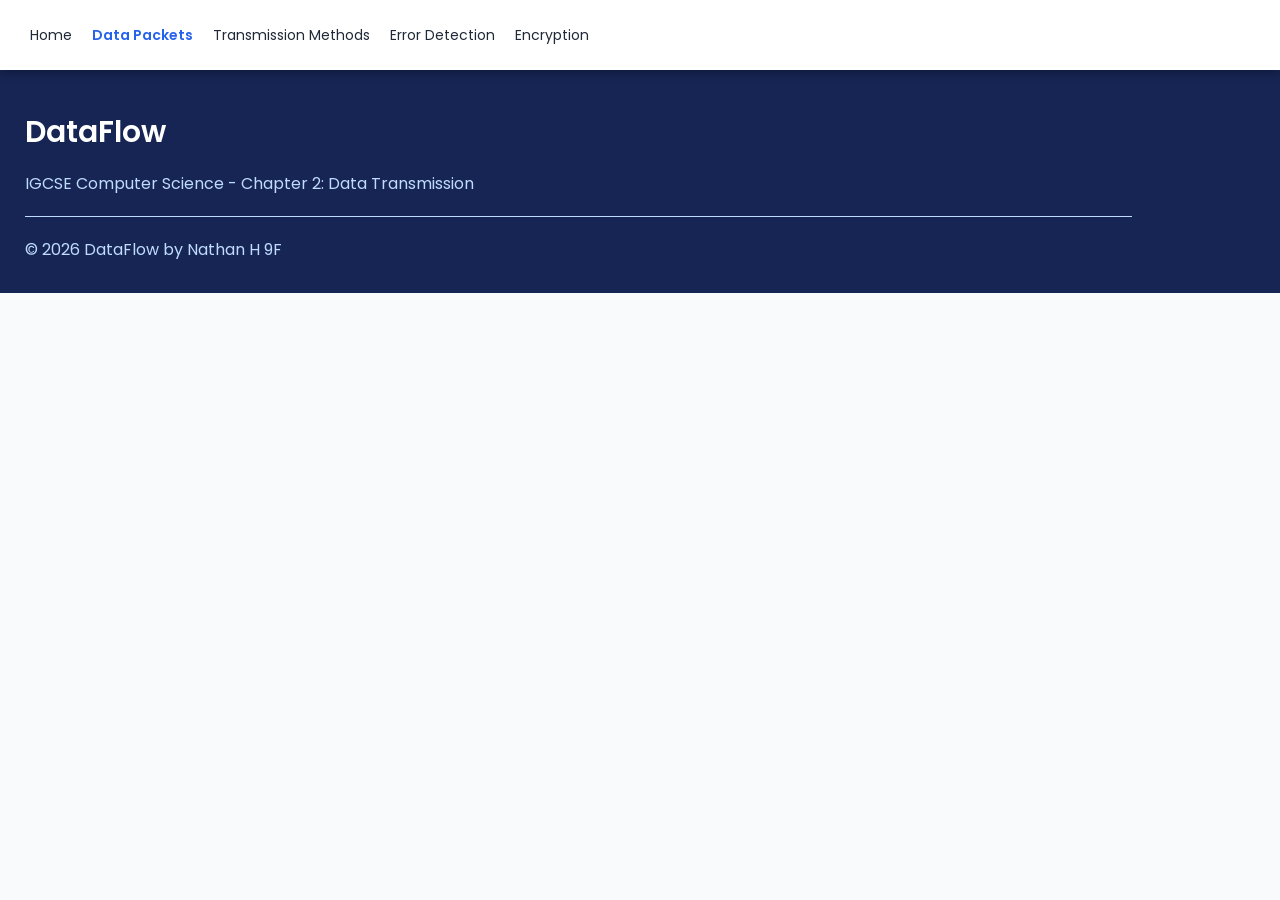
==== data-packets/index.html @ 085584a2 "home page completed" ====
<!DOCTYPE html>
<html lang="en">
<head>
    <meta charset="UTF-8">
    <meta name="viewport" content="width=device-width, initial-scale=1.0">
    <title>Document</title>
    <link rel="preconnect" href="https://fonts.googleapis.com">
    <link rel="preconnect" href="https://fonts.gstatic.com" crossorigin>
    <link href="https://fonts.googleapis.com/css2?family=Poppins:ital,wght@0,100;0,200;0,300;0,400;0,500;0,600;0,700;0,800;0,900;1,100;1,200;1,300;1,400;1,500;1,600;1,700;1,800;1,900&display=swap" rel="stylesheet">
    <link rel="stylesheet" href="../style.css">
</head>
<body>
    <nav>
        <a href="../">Home</a>
        <a href="" class="active">Data Packets</a>
        <a href="../transmission-methods/">Transmission Methods</a>
        <a href="../error-detection/">Error Detection</a>
        <a href="../encryption/">Encryption</a>
    </nav>



    <script src="../script.js"></script>
</body>
<footer>
    <h2>DataFlow</h2>
    <p>IGCSE Computer Science - Chapter 2: Data Transmission</p>

    <div class="footer-line"></div>

    <p class="copyright">&copy; 2026 DataFlow by Nathan H 9F</p>
</footer>
</html>
---- style.css ----
:root {
    --primary: #2563EB;
    --bg: #F8FAFC;
    --cards: #FFFFFF;
    --text: #1F2937;
    --footer: #172554;
    --footer-subtext: #BFDBFE;
    --success: #22C55E;
    --error: #EF4444;
    --warning: #F59E0B;
}

body {
    background-color: var(--bg);
    color: var(--text);
    font-family: 'Poppins', sans-serif;
    margin: 0;
    margin-top: 70px;
    overflow-x: hidden;
    
}

* {
    box-sizing: border-box;
}

nav {
    background-color: var(--cards);
    filter: drop-shadow(0px 4px 4px rgba(0, 0, 0, 0.25));
    display: flex;
    position: fixed;
    top: 0;
    left: 0;
    right: 0;
    height: clamp(50px, 8vw, 70px);
    justify-content: flex-start;
    gap: 0px;
    padding: 0px 20px;
    align-items: center;
    overflow: hidden;
    z-index: 9999;
}

nav a {
    padding: 5px 10px;
    position: relative;
    text-align: center;
    height: clamp(50px, 8vw, 70px);
    display: flex;
    align-items: center;
    text-decoration: none;
    font-size: clamp(10px, 1.7vw, 14px);
    color: var(--text);
    transition: all 0.3s ease-in-out;
}

nav a::before {
    position: absolute;
    content: "";
    background-color: var(--primary);
    width: 100%;
    transform: scaleX(0);
    transform-origin: center;
    opacity: 0;
    height: 1px;
    bottom: 0;
    left: 0;
    transition: all 0.3s ease-in-out;
}

nav a:hover {
    color: var(--primary);
}

nav a:hover::before{
    transform: scaleX(1);
    height: 3px;
    opacity: 1;
}

nav a.active {
    color: var(--primary);
    font-weight: 600;
}

.heading {
    font-size: clamp(30px, 5vw, 50px);
    font-weight: 600;
    margin-bottom: 10px;
    margin-top: 100px;
    text-align: center;
}

.logo {
    position: relative;
    display: inline-block;
    color: transparent;
    background: linear-gradient(120deg, #2563EB, #06B6D4, #9333EA, #06B6D4, #2563EB);
    background-size: 300%;
    background-clip: text;
    animation: shine 4s ease-in-out infinite;
}

.subheading {
    font-size: clamp(14px, 2.6vw, 18px);
    font-weight: 400;
    margin-bottom: 50px;
    text-align: center;
}

.start-learning {
    display: block;
    margin: 0 auto;
    background: linear-gradient(120deg, #2563EB, #06B6D4, #9333EA);
    color: #FFFFFF;
    padding: 10px 20px;
    border-radius: 10px;
    text-align: center;
    text-decoration: none;
    width: fit-content;
    font-size: 16px;
    transition: all 0.3s ease-in-out;
    animation: shine 10s ease-in-out infinite;
}

.home-section1 {
    display: flex;
    flex-direction: column;
    align-items: center;
    justify-content: center;
    padding: 50px 20px 150px 20px;
    filter: drop-shadow(0px 10px 2px rgba(0, 0, 0, 0.25));
}

.start-learning:hover {
    transform: scale(1.02);
    box-shadow: 0px 4px 10px rgba(0, 0, 0, 0.25);
}


.home-section2 {
    display: flex;
    flex-direction: column;
    align-items: center;
    justify-content: center;
    padding: 50px 20px;
    width: 100%;
    margin: 0px;
    background: linear-gradient(120deg, #2563EB, #06B6D4);
}

.home-section2 .wrapper {
    display: flex;
    flex-direction: column;
    gap: 20px;
    width: 100%;
    max-width: 1200px;
    padding: 0px 20px;
    color: white;
    filter: drop-shadow(0px 5px 2px rgba(0, 0, 0, 0.25));
}

.home-section2 .wrapper .card-left {
    display: flex;
    flex-direction: column;
    width: 100%;
    text-align: left;
    transform: translateX(-30px);
    opacity: 0;
}


.home-section2 .wrapper .card-right {
    display: flex;
    flex-direction: column;
    width: 100%;
    text-align: right;
    transform: translateX(30px);
    opacity: 0;
}

.home-section2 .wrapper div {
    transition: all 0.5s ease-in-out;
}

.home-section2 .wrapper div.visible {
    transform: translateX(0px);
    opacity: 1;
}

footer {
    background-color: var(--footer);
    color: var(--footer-subtext);
    text-align: left;
    padding: 15px 25px;
    position: relative;
    bottom: 0;
    width: 100%;
}

footer h2 {
    color: white;
    font-size: clamp(20px, 4vw, 30px);
    font-weight: 600;
    margin-bottom: 10px;
}

footer .footer-line {
    width: 90%;
    height: 1px;
    background-color: var(--footer-subtext);
    margin: 20px 0px;
}

@keyframes shine {
    0% {
        background-position: -100%;
    }
    100% {
        background-position: 200%;
    }
}
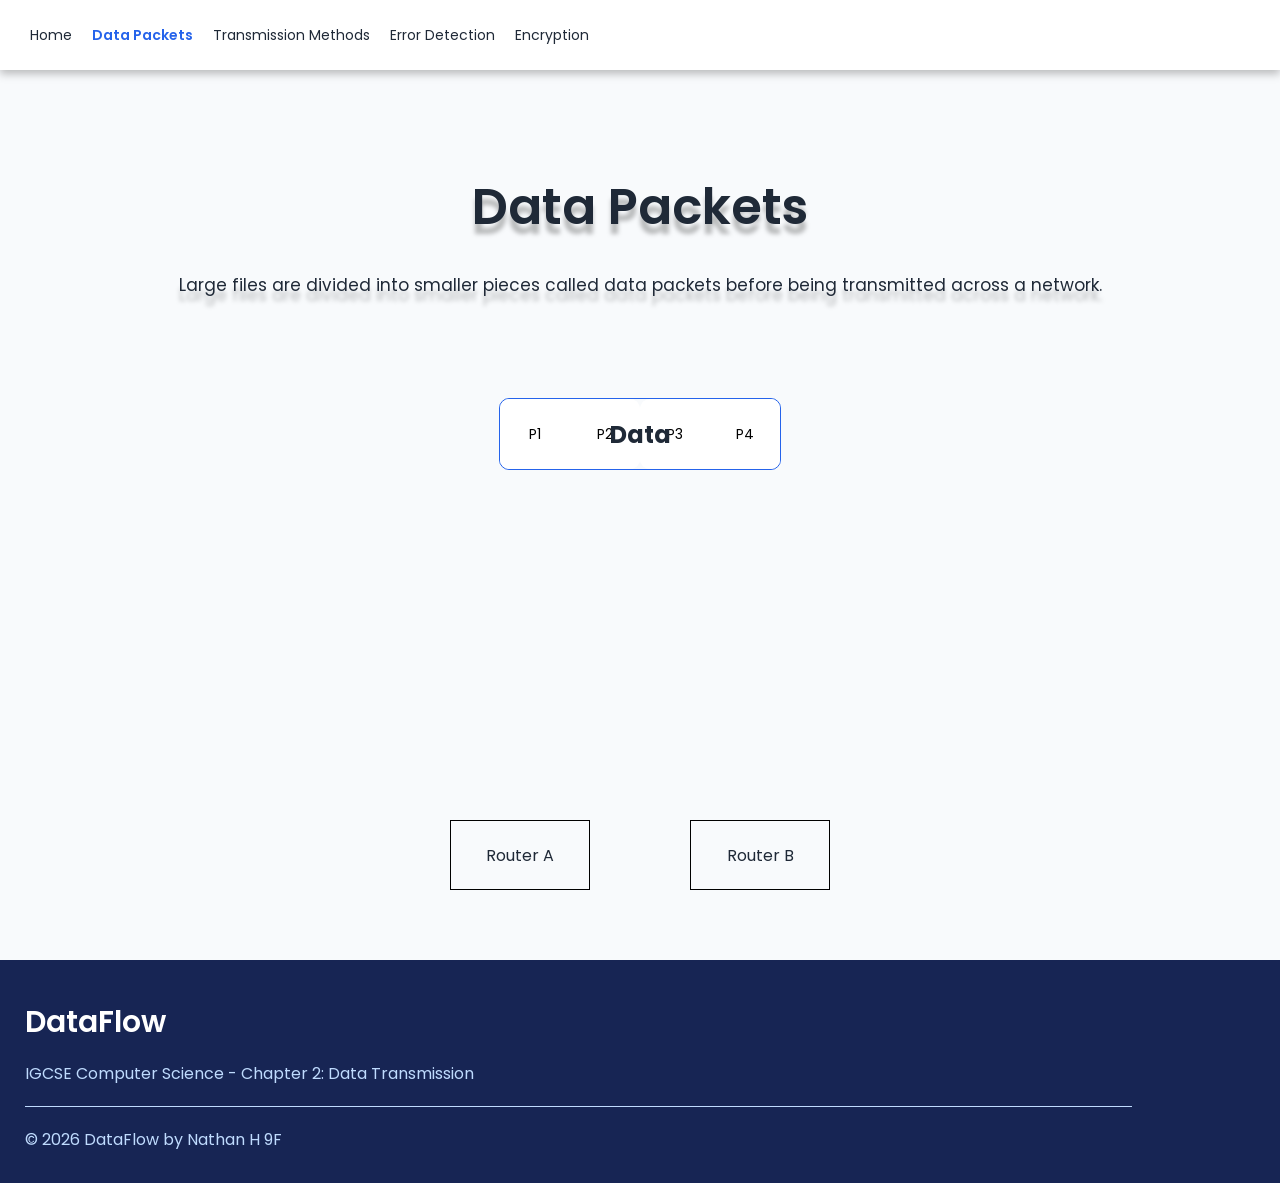
==== commit dc8e207c: "Finish data packets" ====
--- a/data-packets/index.html
+++ b/data-packets/index.html
@@ -17,6 +17,37 @@
         <a href="../error-detection/">Error Detection</a>
         <a href="../encryption/">Encryption</a>
     </nav>
+    <div class="data-packets-hero">
+        <h1 class="data-packets-heading">Data Packets</h1>
+        <p class="data-packets-subheading">Large files are divided into smaller pieces called data packets before being transmitted across a network.</p>
+    </div>
+
+    <div class="illustration">
+        <div class="data">
+            <div class="wrapper">
+                <div class="package-left" style="background-color: white;border-radius: 10px;">
+                    <div class="box"><p>P1</p></div>
+                    <div class="box"><p>P2</p></div>
+                </div>
+                <div class="package-right" style="background-color: white;border-radius: 10px;">
+                    <div class="box"><p>P3</p></div>
+                    <div class="box"><p>P4</p></div>
+                </div>
+            </div>
+            <h2 class="text">Data</h2>
+        </div>
+
+        <div class="routers">
+            <div class="router-box" id="a">
+                <p>Router A</p>
+            </div>
+            <div class="router-box" id="b">
+                <p>Router B</p>
+            </div>
+        </div>
+        
+    </div>
+    
 
 
 
--- a/style.css
+++ b/style.css
@@ -188,6 +188,149 @@
     opacity: 1;
 }
 
+.data-packets-hero {
+    display: flex;
+    flex-direction: column;
+    justify-content: center;
+    padding: 0px 20px 50px 20px;
+    filter: drop-shadow(0px 10px 2px rgba(0, 0, 0, 0.25));
+}
+
+.data-packets-heading {
+    font-size: clamp(30px, 5vw, 50px);
+    font-weight: 600;
+    margin-bottom: 10px;
+    margin-top: 100px;
+    text-align: center;
+}
+
+.data-packets-subheading {
+    font-size: clamp(12px, 2vw, 17px);
+    font-weight: 400;
+    margin-bottom: 50px;
+    text-align: center;
+}
+
+.illustration {
+    margin-bottom: 70px;
+}
+
+.illustration .data {
+    position: relative;
+    width: fit-content;
+    margin: 0 auto;
+    margin-bottom: 350px;
+}
+
+.illustration .data .wrapper {
+    display: flex;
+    width: fit-content;
+    margin: 0 auto;
+    flex-direction: row;
+    color: black;
+    gap: 0px;
+    border: 1px solid var(--primary);
+    border-radius: 10px;
+    animation: wrapperPackage 10s linear infinite;
+}
+
+.illustration .data .wrapper .package-left, .illustration .data .wrapper .package-right {
+    display: flex;
+    flex-direction: row;
+    width: fit-content;
+}
+
+.package-left {
+    transition: all 0.3s ease;
+    animation: leftPackage 10s linear infinite;
+}
+
+.package-right {
+    transition: all 0.3s ease;
+    animation: rightPackage 10s linear infinite;
+}
+
+.illustration .data .wrapper .box {
+    display: flex;
+    align-items: center;
+    justify-content: center;
+    padding: 20px;
+    width: 70px;
+    height: 70px;
+    border-radius: 10px;
+    background-color: var(--cards);
+    transition: all 0.3s ease;
+    font-size: clamp(11px, 2.1vw, 14px);
+    animation: dataPackets 10s linear infinite;
+}
+
+.illustration .data .text {
+    position: absolute;
+    inset: 0;
+    display: flex;
+    align-items: center;
+    height: 100%;
+    justify-content: center;
+    margin: 0px;
+    z-index: 9;
+    transition: all 0.3s ease;
+    animation: dataText 10s linear infinite;
+}
+
+.routers {
+    padding: 0px 10vw;
+    display: flex;
+    justify-content: center;
+    gap: 100px;
+}
+
+.routers .router-box {
+    height: 70px;
+    width: 140px;
+    display: flex;
+    border: 1px solid black;
+    align-items: center;
+    justify-content: center;
+    
+}
+
+.router-box {
+    position: relative;
+}
+
+
+.router-box#a::after {
+    content: "";
+    position: absolute;
+
+    left: 100%;
+    top: 50%;
+    height: 2px;
+    width: 126px;
+    transform: scale(0);
+    transform-origin: left;
+
+    z-index: 9;
+
+    background-color: var(--primary);
+    animation: branch 10s linear infinite;
+}
+
+.router-box#b::after {
+    content: "";
+    position: absolute;
+    right: 100%;
+    top: 50%;
+    height: 2px;
+    width: 126px;
+    transform: scale(0);
+    transform-origin: right;
+    z-index: 9;
+
+    background-color: var(--primary);
+    animation: branch 10s linear infinite;
+}
+
 footer {
     background-color: var(--footer);
     color: var(--footer-subtext);
@@ -219,4 +362,98 @@
     100% {
         background-position: 200%;
     }
+}
+
+@keyframes dataText {
+    0%, 15% {
+        opacity: 1;
+        visibility: visible;
+    }
+
+    20%, 100% {
+        opacity: 0;
+        visibility: hidden;
+    }
+}
+
+@keyframes dataPackets {
+    0%, 15% {
+        opacity: 0;
+        visibility: hidden;
+    }
+
+    20%, 100% {
+        opacity: 1;
+        visibility: visible;
+    }
+}
+
+@keyframes leftPackage {
+    0%, 15% {
+        border: none;
+        margin: 0px;
+    }
+
+    20%, 100% {
+        border: 1px solid var(--primary);
+        border-radius: 10px;
+        margin-right: 20px;
+    }
+
+    25% {
+        transform: translate(0, 0);
+    }
+
+    60%, 100% {
+        transform: translateX(-28px) translateY(350px);
+    }
+}
+
+@keyframes rightPackage {
+    0%, 15% {
+        border: none;
+        margin: 0px;
+    }
+
+    20%, 100% {
+        border: 1px solid var(--primary);
+        border-radius: 10px;
+        margin-left: 20px;
+    }
+
+    25% {
+        transform: translate(0, 0);
+    }
+
+    60%, 100% {
+        transform: translateX(28px) translateY(350px);
+    }
+}
+
+@keyframes wrapperPackage {
+    0%, 15% {
+        border: 1px solid var(--primary);
+    }
+
+    20%, 100% {
+        border: none;
+    }
+}
+
+
+@keyframes branch {
+    0%, 64% {
+        transform: scale(0);
+        opacity: 0;
+    }
+
+    65% {
+        transform: scale(0);
+        opacity: 1;
+    }
+
+    85%, 100% {
+        transform: scale(1);
+        opacity: 1;
+    }
 }
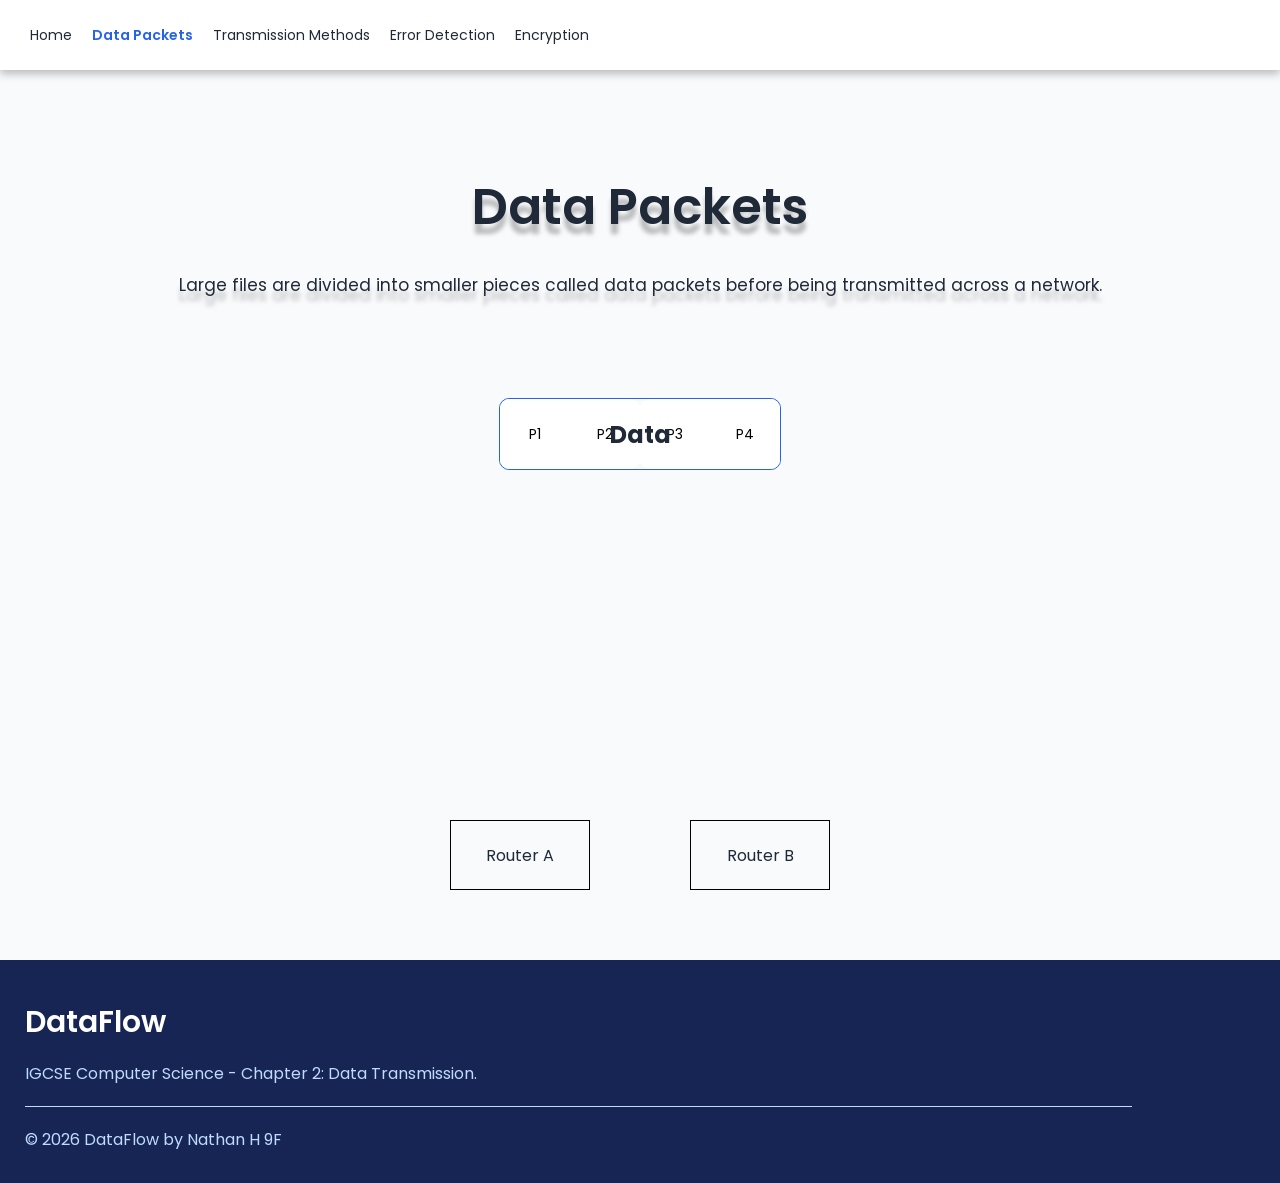
==== commit 0f443eef: "check sync" ====
--- a/data-packets/index.html
+++ b/data-packets/index.html
@@ -55,7 +55,7 @@
 </body>
 <footer>
     <h2>DataFlow</h2>
-    <p>IGCSE Computer Science - Chapter 2: Data Transmission</p>
+    <p>IGCSE Computer Science - Chapter 2: Data Transmission.</p>
 
     <div class="footer-line"></div>
 
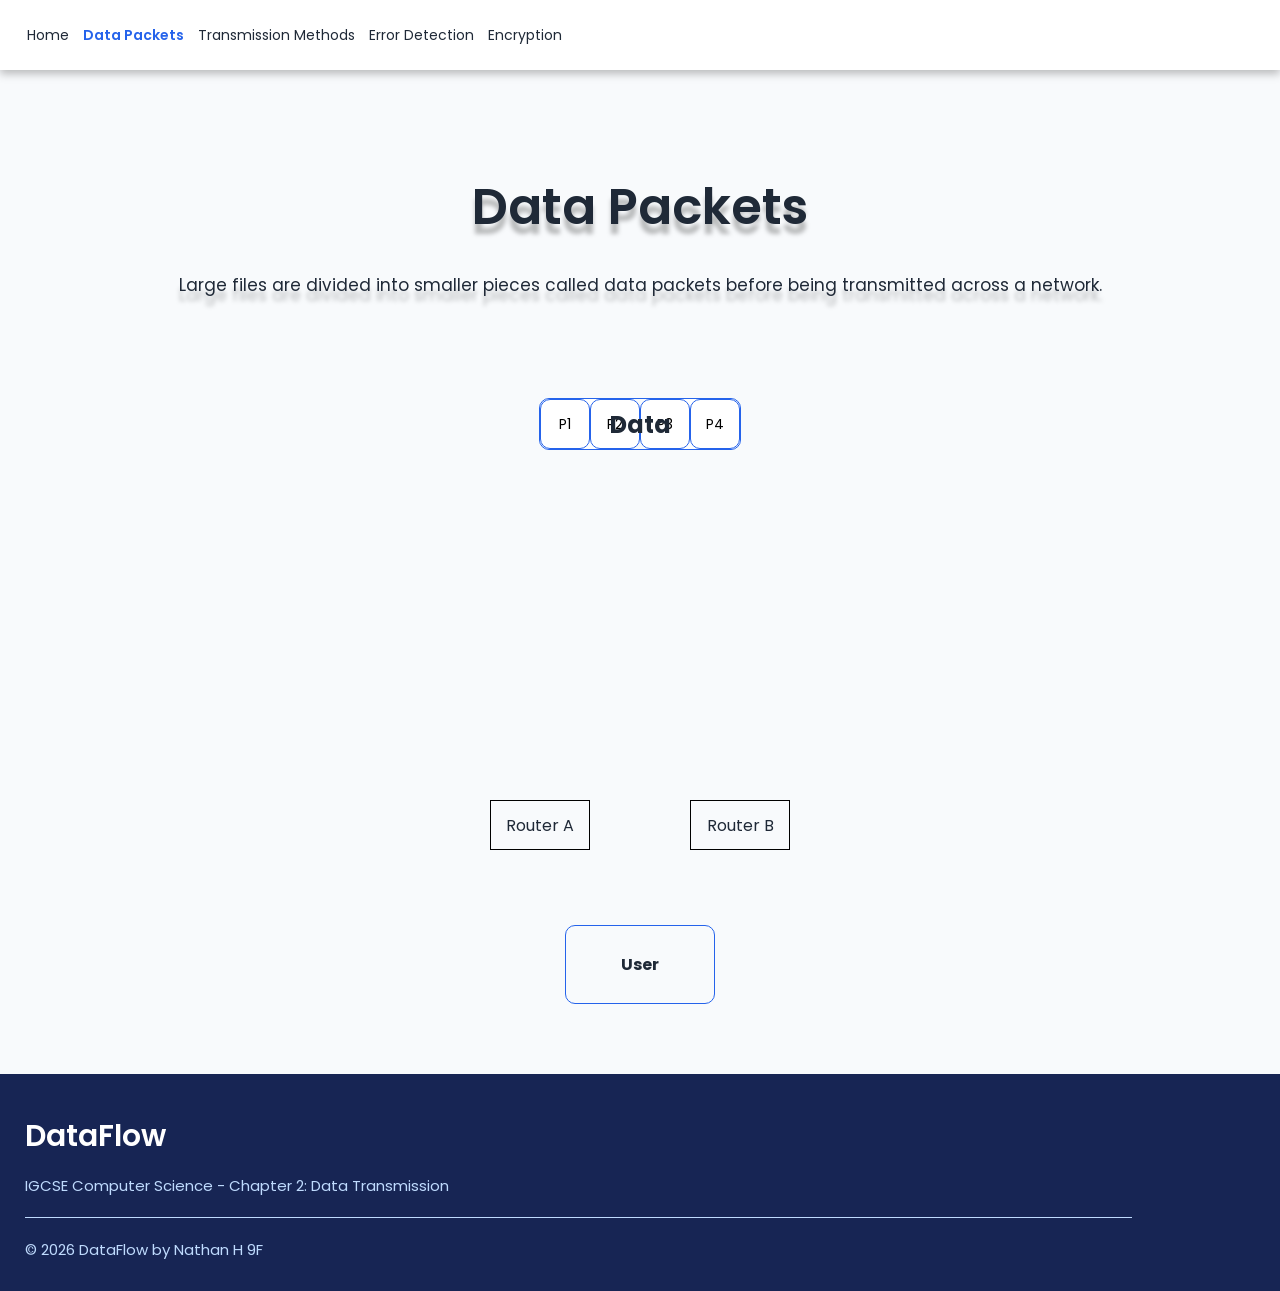
==== commit eb502723: "complete data-packet animation" ====
--- a/data-packets/index.html
+++ b/data-packets/index.html
@@ -38,14 +38,17 @@
         </div>
 
         <div class="routers">
-            <div class="router-box" id="a">
-                <p>Router A</p>
+            <div class="wrapper" style="display:flex;justify-content:center;gap:100px;">
+                <div class="router-box" id="a">
+                    <p>Router A</p>
+                </div>
+                <div class="router-box" id="b">
+                    <p>Router B</p>
+                </div>
             </div>
-            <div class="router-box" id="b">
-                <p>Router B</p>
-            </div>
+            <div class="vertical-line"></div>
         </div>
-        
+        <div class="user-box"><p>User</p></div>
     </div>
     
 
@@ -55,7 +58,7 @@
 </body>
 <footer>
     <h2>DataFlow</h2>
-    <p>IGCSE Computer Science - Chapter 2: Data Transmission.</p>
+    <p>IGCSE Computer Science - Chapter 2: Data Transmission</p>
 
     <div class="footer-line"></div>
 
--- a/style.css
+++ b/style.css
@@ -42,7 +42,7 @@
 }
 
 nav a {
-    padding: 5px 10px;
+    padding: 7px;
     position: relative;
     text-align: center;
     height: clamp(50px, 8vw, 70px);
@@ -179,6 +179,14 @@
     opacity: 0;
 }
 
+.home-section2 .title{
+    font-size: clamp(20px, 3.3vw, 27px);
+}
+
+.home-section2 p {
+    font-size: clamp(11px, 2.4vw, 15px);
+}
+
 .home-section2 .wrapper div {
     transition: all 0.5s ease-in-out;
 }
@@ -255,9 +263,10 @@
     align-items: center;
     justify-content: center;
     padding: 20px;
-    width: 70px;
-    height: 70px;
+    width: 50px;
+    height: 50px;
     border-radius: 10px;
+    border: 1px solid var(--primary);
     background-color: var(--cards);
     transition: all 0.3s ease;
     font-size: clamp(11px, 2.1vw, 14px);
@@ -284,9 +293,27 @@
     gap: 100px;
 }
 
+.routers .wrapper {
+    position: relative;
+}
+
+.routers .vertical-line {
+    position:absolute;
+    content: "";
+    width: 3px;
+    height: 100px;
+    background-color: var(--primary);
+    display: flex;
+    margin-top: 25px;
+    transform: scaleY(0);
+    opacity: 0;
+    transform-origin: top;
+    animation: verticalLine 10s linear infinite;
+}
+
 .routers .router-box {
-    height: 70px;
-    width: 140px;
+    height: 50px;
+    width: 100px;
     display: flex;
     border: 1px solid black;
     align-items: center;
@@ -306,7 +333,7 @@
     left: 100%;
     top: 50%;
     height: 2px;
-    width: 126px;
+    width: 50px;
     transform: scale(0);
     transform-origin: left;
 
@@ -322,13 +349,45 @@
     right: 100%;
     top: 50%;
     height: 2px;
-    width: 126px;
+    width: 50px;
     transform: scale(0);
     transform-origin: right;
     z-index: 9;
 
     background-color: var(--primary);
     animation: branch 10s linear infinite;
+}
+
+.user-box {
+    display: flex;
+    justify-content: center;
+    margin: 75px auto 0px auto;
+    padding: 10px 15px;
+    border: 1px solid var(--primary);
+    width: 150px;
+    border-radius: 10px;
+    position: relative;
+    overflow: hidden;
+}
+
+.user-box p {
+    font-weight: bold;
+    z-index: 9;
+    animation: userText 10s linear infinite;
+}
+
+.user-box::before {
+    position: absolute;
+    content: "";
+    display: flex;
+    margin: auto;
+    background-color: var(--primary);
+    width: 200px;
+    height: 100px;
+    transform: scaleY(0);
+    transform-origin: bottom;
+    opacity: 0;
+    animation: userFill 10s linear infinite;
 }
 
 footer {
@@ -348,6 +407,10 @@
     margin-bottom: 10px;
 }
 
+footer p {
+    font-size: clamp(11px, 2.4vw, 15px);
+}
+
 footer .footer-line {
     width: 90%;
     height: 1px;
@@ -390,12 +453,10 @@
 
 @keyframes leftPackage {
     0%, 15% {
-        border: none;
         margin: 0px;
     }
 
     20%, 100% {
-        border: 1px solid var(--primary);
         border-radius: 10px;
         margin-right: 20px;
     }
@@ -411,12 +472,10 @@
 
 @keyframes rightPackage {
     0%, 15% {
-        border: none;
         margin: 0px;
     }
 
     20%, 100% {
-        border: 1px solid var(--primary);
         border-radius: 10px;
         margin-left: 20px;
     }
@@ -456,4 +515,38 @@
         transform: scale(1);
         opacity: 1;
     }
+}
+
+@keyframes verticalLine {
+    0%, 84% {
+        transform: scaleY(0);
+        opacity: 0;
+    } 
+
+    90%, 100% {
+        transform: scaleY(1);
+        opacity: 1;
+    }
+}
+
+@keyframes userFill {
+    0%, 90% {
+        transform: scaleY(0);
+        opacity: 1;
+    }
+
+    95%, 100% {
+        transform: scaleY(2);
+        opacity: 1;
+    }
+}
+
+@keyframes userText {
+    0%, 90% {
+        color: black;
+    }
+
+    95%, 100% {
+        color: white;
+    }
 }
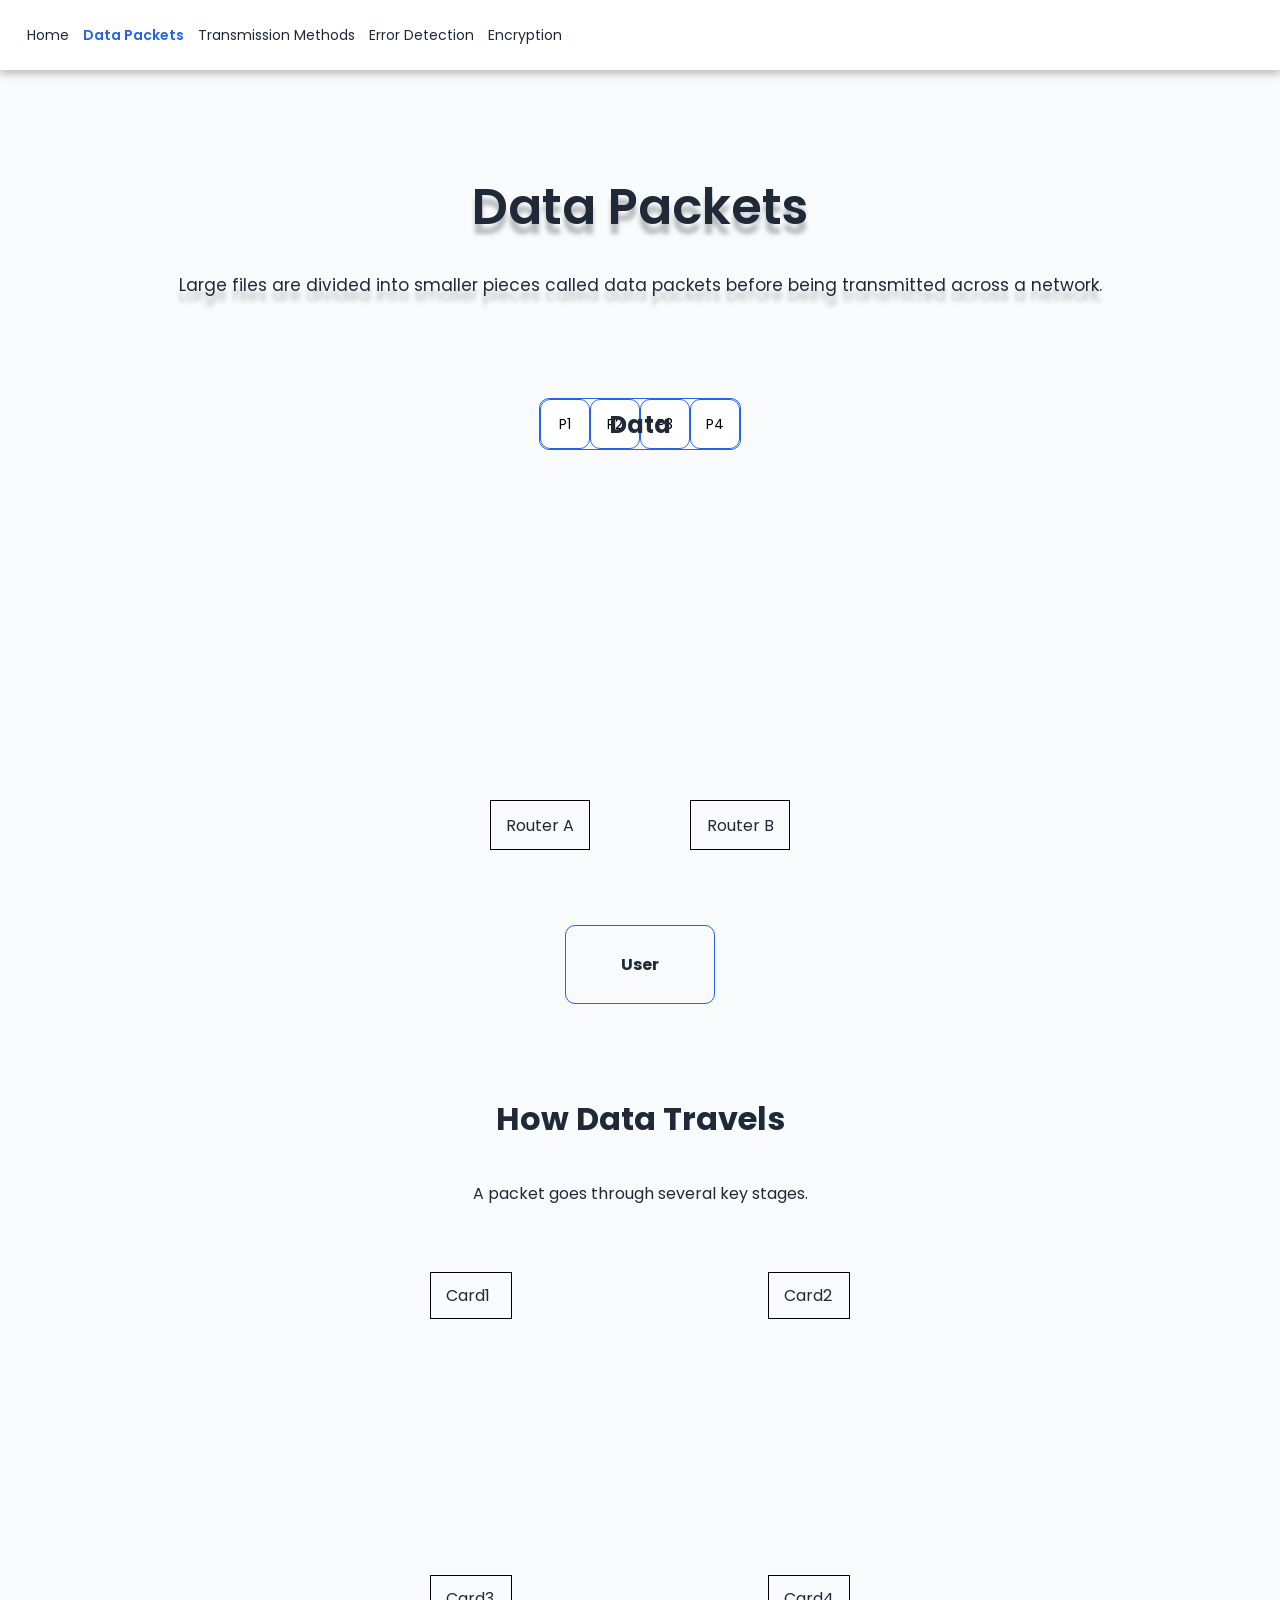
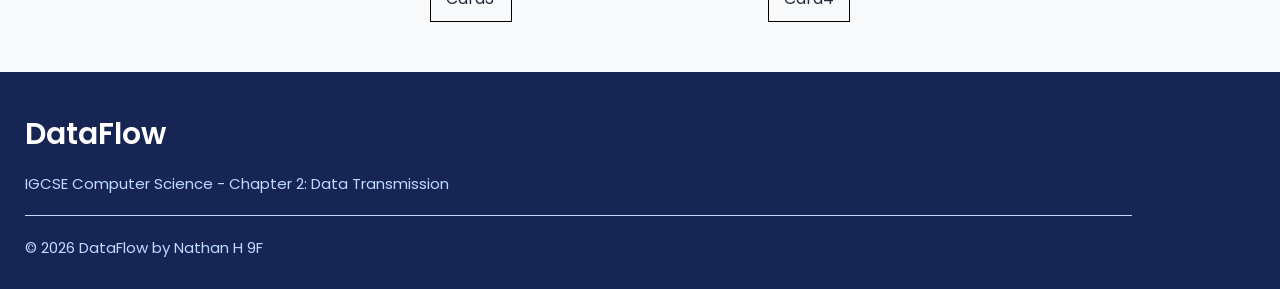
==== commit 201d8545: "add card template" ====
--- a/data-packets/index.html
+++ b/data-packets/index.html
@@ -50,7 +50,16 @@
         </div>
         <div class="user-box"><p>User</p></div>
     </div>
-    
+    <div class="dp-section1">
+        <h1>How Data Travels</h1>
+        <p>A packet goes through several key stages.</p>
+        <div class="cards">
+            <div class="card">Card1</div>
+            <div class="card">Card2</div>
+            <div class="card">Card3</div>
+            <div class="card">Card4</div>
+        </div>
+    </div>
 
 
 
--- a/style.css
+++ b/style.css
@@ -390,6 +390,26 @@
     animation: userFill 10s linear infinite;
 }
 
+.dp-section1 {
+    display: flex;
+    flex-direction: column;
+    padding: 0px 20px;
+    justify-content: center;
+    align-items: center;
+}
+
+.dp-section1 .cards {
+    display: grid;
+    grid-template-columns: 1fr 1fr;
+    gap: 20vw;
+    margin: 50px 0px;
+}
+
+.dp-section1 .cards .card {
+    padding: 10px 15px;
+    border: 1px solid black;
+}
+
 footer {
     background-color: var(--footer);
     color: var(--footer-subtext);
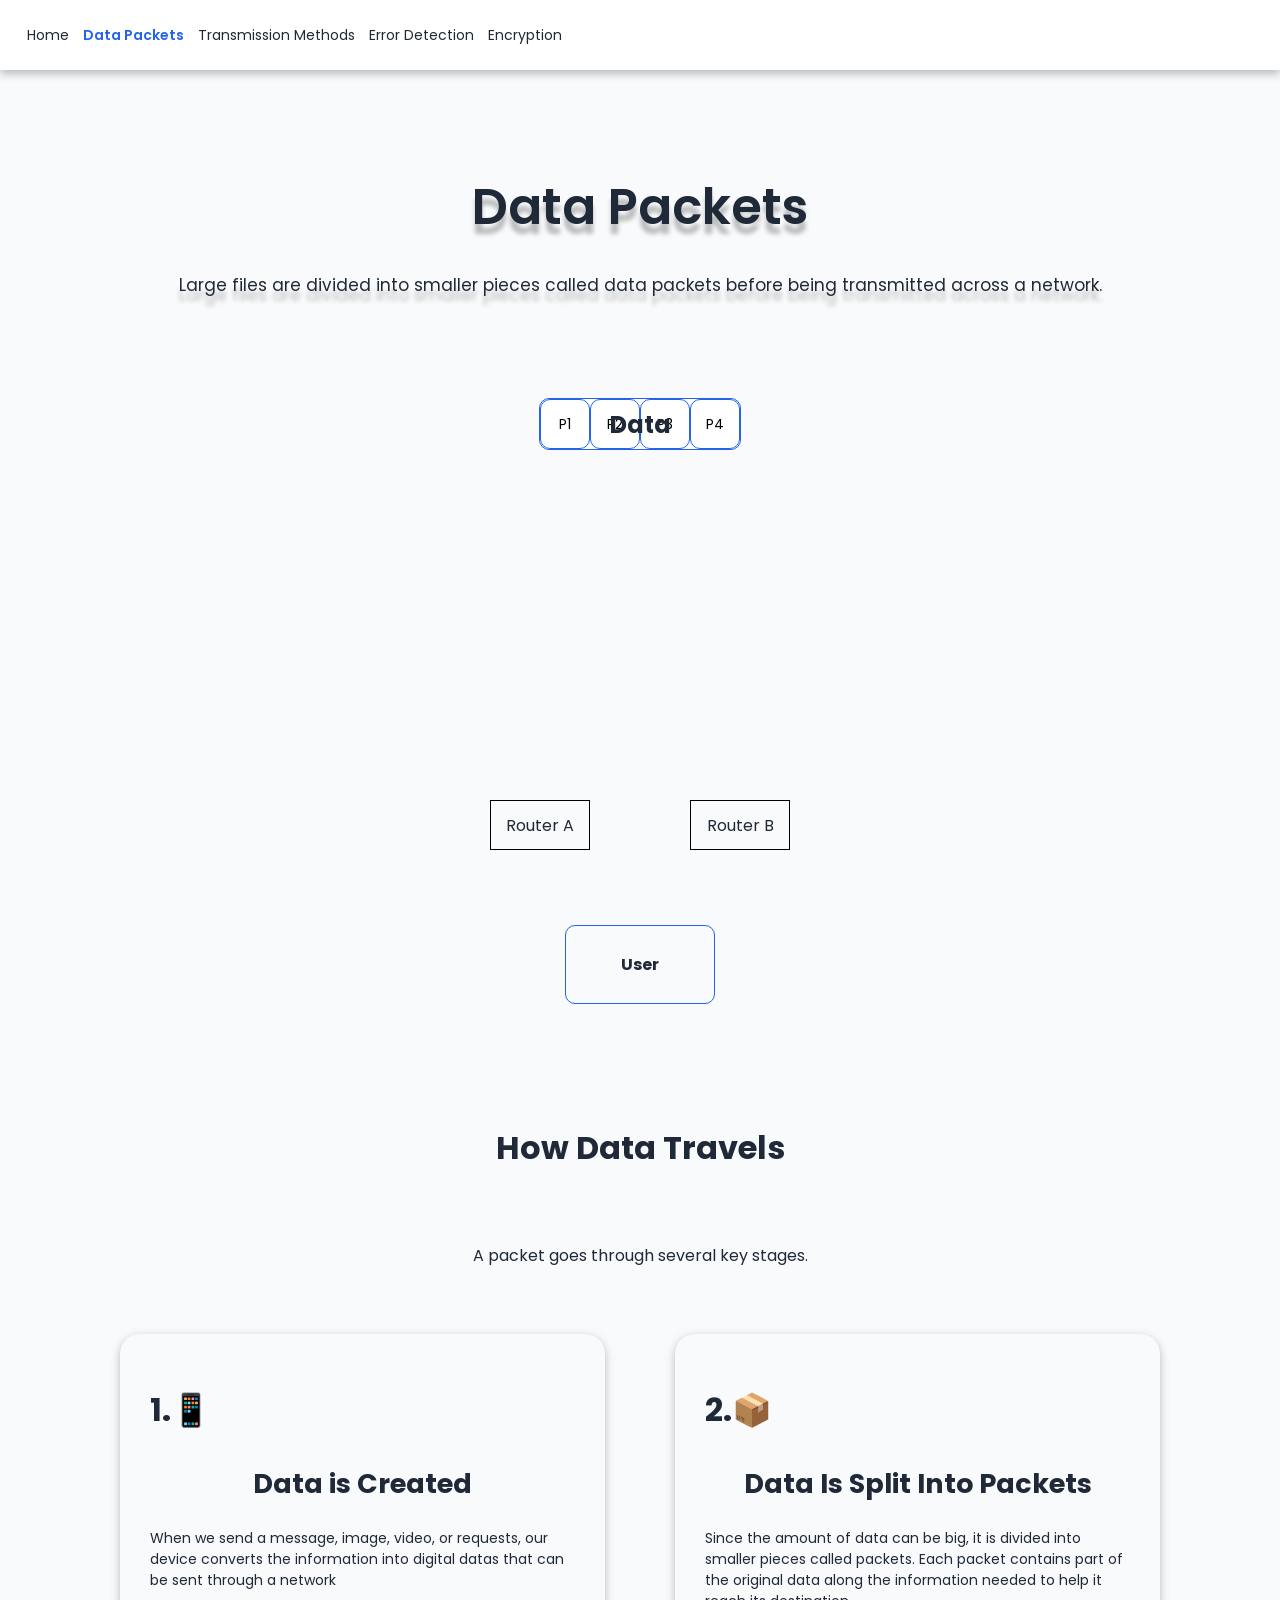
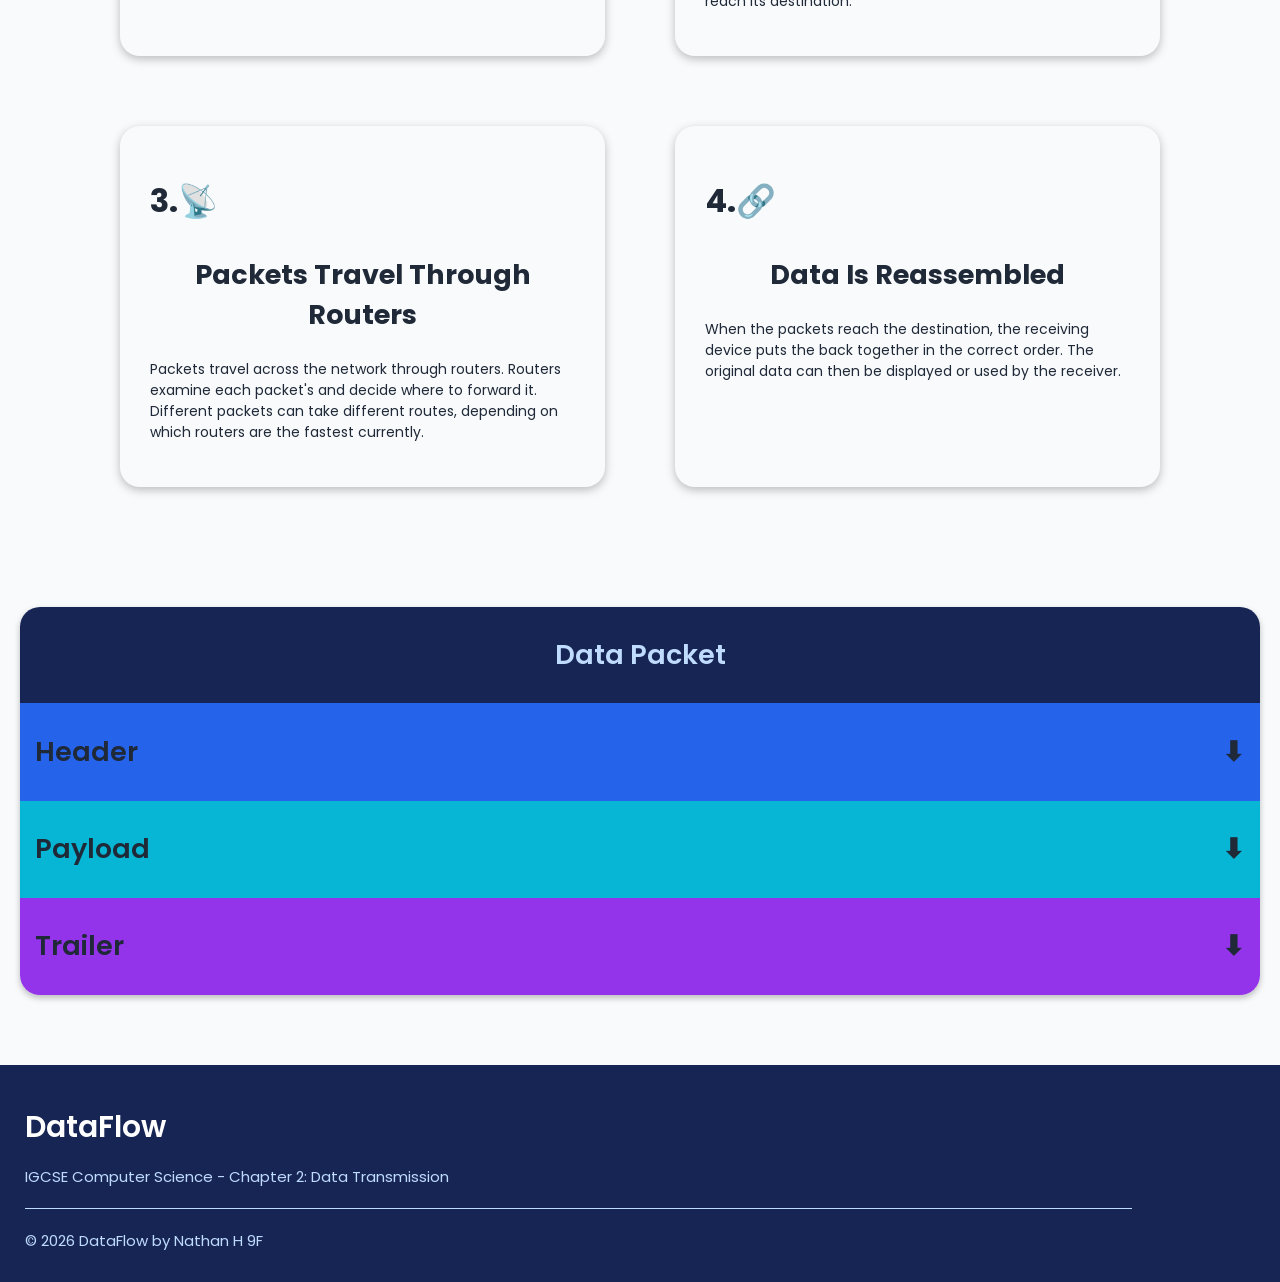
==== commit 42ab48b3: "DATA PACKETS DONE and continuing transmission method" ====
--- a/data-packets/index.html
+++ b/data-packets/index.html
@@ -51,17 +51,61 @@
         <div class="user-box"><p>User</p></div>
     </div>
     <div class="dp-section1">
-        <h1>How Data Travels</h1>
-        <p>A packet goes through several key stages.</p>
+        <h1 class="dp-section1-heading">How Data Travels</h1>
+        <p class="dp-section1-subheading">A packet goes through several key stages.</p>
         <div class="cards">
-            <div class="card">Card1</div>
-            <div class="card">Card2</div>
-            <div class="card">Card3</div>
-            <div class="card">Card4</div>
+            <div class="card">
+                <h1 class="number">1.📱</h1>
+                <h2 class="heading">Data is Created</h2>
+                <p class="content">When we send a message, image, video, or requests, our device converts the information into digital datas that can be sent through a network</p>
+            </div>
+            <div class="card">
+                <h1 class="number">2.📦</h1>
+                <h2 class="heading">Data Is Split Into Packets</h2>
+                <p class="content">Since the amount of data can be big, it is divided into smaller pieces called packets. Each packet contains part of the original data along the information needed to help it reach its destination.</p>
+            </div>
+            <div class="card">
+                <h1 class="number">3.📡</h1>
+                <h2 class="heading">Packets Travel Through Routers</h2>
+                <p class="content">Packets travel across the network through routers. Routers examine each packet's and decide where to forward it. Different packets can take different routes, depending on which routers are the fastest currently.</p>
+            </div>
+            <div class="card">
+                <h1 class="number">4.🔗</h1>
+                <h2 class="heading">Data Is Reassembled</h2>
+                <p class="content">When the packets reach the destination, the receiving device puts the back together in the correct order. The original data can then be displayed or used by the receiver.</p>
+            </div>
         </div>
     </div>
 
-
+    <div class="dp-section2">
+        <div class="cards">
+            <div class="card" id="title">
+                <h1>Data Packet</h1>
+            </div>
+            <div class="card" id="header">
+                <div class="wrapper">
+                    <h1>Header</h1>
+                    <h1>⬇</h1>
+                </div>
+                <p>The header contains information about the packet, such as its source and destination addresses. It helps routers determine where the packet needs to go and allows the receiver to identify and correctly process the packet.</p>
+            </div>
+            <div class="card" id="payload">
+                <div class="wrapper">
+                    <h1>Payload</h1>
+                    <h1>⬇</h1>
+                </div>
+                <p>The payload contains the actual data being transmitted, such as part of a message, image, or file. Large data is divided into smaller packets, with each packet carrying a portion of the original data in its payload.</p>
+            </div>
+            <div class="card" id="trailer">
+                <div class="wrapper">
+                    <h1>Trailer</h1>
+                    <h1>⬇</h1>
+                </div>
+                
+                <p>The trailer marks the end of the packet and contains error-checking information. It helps the receiver detect whether the packet was damaged during transmission.</p>
+            </div>
+        </div>
+    </div>
 
     <script src="../script.js"></script>
 </body>
--- a/style.css
+++ b/style.css
@@ -8,6 +8,8 @@
     --success: #22C55E;
     --error: #EF4444;
     --warning: #F59E0B;
+    --payload: #06B6D4;
+    --trailer: #9333EA;
 }
 
 body {
@@ -95,7 +97,7 @@
     position: relative;
     display: inline-block;
     color: transparent;
-    background: linear-gradient(120deg, #2563EB, #06B6D4, #9333EA, #06B6D4, #2563EB);
+    background: linear-gradient(120deg, #2563EB, var(--payload), var(--trailer), var(--payload), #2563EB);
     background-size: 300%;
     background-clip: text;
     animation: shine 4s ease-in-out infinite;
@@ -111,7 +113,7 @@
 .start-learning {
     display: block;
     margin: 0 auto;
-    background: linear-gradient(120deg, #2563EB, #06B6D4, #9333EA);
+    background: linear-gradient(120deg, #2563EB, var(--payload), var(--trailer));
     color: #FFFFFF;
     padding: 10px 20px;
     border-radius: 10px;
@@ -146,7 +148,7 @@
     padding: 50px 20px;
     width: 100%;
     margin: 0px;
-    background: linear-gradient(120deg, #2563EB, #06B6D4);
+    background: linear-gradient(120deg, #2563EB, var(--payload));
 }
 
 .home-section2 .wrapper {
@@ -196,7 +198,7 @@
     opacity: 1;
 }
 
-.data-packets-hero {
+.data-packets-hero, .transmission-methods-hero {
     display: flex;
     flex-direction: column;
     justify-content: center;
@@ -204,7 +206,7 @@
     filter: drop-shadow(0px 10px 2px rgba(0, 0, 0, 0.25));
 }
 
-.data-packets-heading {
+.data-packets-heading, .transmission-methods-heading {
     font-size: clamp(30px, 5vw, 50px);
     font-weight: 600;
     margin-bottom: 10px;
@@ -212,7 +214,7 @@
     text-align: center;
 }
 
-.data-packets-subheading {
+.data-packets-subheading, .transmission-methods-subheading {
     font-size: clamp(12px, 2vw, 17px);
     font-weight: 400;
     margin-bottom: 50px;
@@ -334,7 +336,7 @@
     top: 50%;
     height: 2px;
     width: 50px;
-    transform: scale(0);
+    transform: scaleX(0);
     transform-origin: left;
 
     z-index: 9;
@@ -350,7 +352,7 @@
     top: 50%;
     height: 2px;
     width: 50px;
-    transform: scale(0);
+    transform: scaleX(0);
     transform-origin: right;
     z-index: 9;
 
@@ -393,21 +395,236 @@
 .dp-section1 {
     display: flex;
     flex-direction: column;
-    padding: 0px 20px;
-    justify-content: center;
-    align-items: center;
+    padding: 0px 30px;
+    justify-content: center;
+}
+
+.dp-section1 .dp-section1-heading, .dp-section1 .dp-section1-subheading {
+    text-align: center;
+    margin-top: 50px;
 }
 
 .dp-section1 .cards {
     display: grid;
-    grid-template-columns: 1fr 1fr;
-    gap: 20vw;
-    margin: 50px 0px;
+    grid-template-columns: repeat(auto-fit, minmax(395px, 1fr));
+    gap: 70px;
+    width: 100%;
+    max-width: 1040px;
+    margin: 50px auto;
 }
 
 .dp-section1 .cards .card {
+    padding: 30px;
+    box-shadow: 0px 3px 10px rgba(0, 0, 0, 0.25);
+    border-radius: 20px;
+    display: flex;
+    flex-direction: column;
+    transform: scale(0);
+    opacity: 0;
+    visibility: hidden;
+    transition: all 0.3s ease;
+}
+
+.dp-section1 .cards .card.visible {
+    animation: bouncePop 0.4s ease;
+    opacity: 1;
+    transform: scale(1);
+    visibility: visible;
+}
+
+.dp-section1 .cards .card .number {
+    font-size: (30px, 5vw, 50px);
+    margin-bottom: -70px;
+}
+
+.dp-section1 .cards .card .heading {
+    font-size: clamp(20px, 3.3vw, 27px);
+    font-weight: 700;
+}
+
+.dp-section1 .cards .card .content {
+    font-size: clamp(11px, 2.1vw, 14px);
+}
+
+.dp-section2 {
+    padding: 20px;
+    margin-top: 50px;
+    margin-bottom: 50px;
+}
+
+.dp-section2 h1 {
+    font-weight: 600;
+    font-size: clamp(20px, 3.3vw, 27px);
+}
+
+.dp-section2 .cards {
+    display: flex;
+    flex-direction: column;
+    align-items: center;
+    box-shadow: 0px 3px 6px rgba(0, 0, 0, 0.25);
+    border-radius: 20px;
+    overflow: hidden;
+}
+
+.dp-section2 .cards .card {
+    display: flex;
+    flex-direction: column;
+    align-items: center;
     padding: 10px 15px;
-    border: 1px solid black;
+    width: 100%;
+}
+
+.dp-section2 .cards .card#title {
+    background-color: var(--footer);
+    color: var(--footer-subtext);
+}
+
+.dp-section2 .cards .card#header {
+    background-color: var(--primary);
+}
+
+.dp-section2 .cards .card#payload {
+    background-color: var(--payload);
+}
+
+.dp-section2 .cards .card#trailer {
+    background-color: var(--trailer);
+}
+
+.dp-section2 .cards .card .wrapper {
+    display: flex;
+    width: 100%;
+    justify-content: space-between;
+}
+
+.dp-section2 .cards .card p {
+    max-height: 0;
+    opacity: 0;
+    overflow: hidden;
+    margin-top: -15px;
+    transition: all 0.3s ease;
+}
+
+.dp-section2 .cards .card.clicked p {
+    max-height:fit-content;
+    opacity: 1;
+    margin-top: 0px;
+}
+
+.serial-vs-parallel {
+    padding: 50px 20px;
+    display: flex;
+    flex-direction: column;
+    align-items: center;
+    justify-content: center;
+}
+
+.serial-vs-parallel .card .switch {
+    display: flex;
+    background-color: rgba(0, 0, 0, 0.08);
+    border-radius: 10px;
+    padding: 5px;
+    gap: 5px;
+    height: 50px;
+    justify-content: center;
+    z-index: 1;
+    position: relative;
+}
+
+.serial-vs-parallel .card .switch div {
+    display: flex;
+    justify-content: center;
+    align-items: center;
+    text-align: center;
+    border-radius: 5px;
+    padding: 0px 10px;
+}
+
+.serial-vs-parallel .card .switch div p {
+    z-index: 9;
+    pointer-events: none;
+}
+
+.serial-vs-parallel .card .switch::before { 
+    transition: all 0.3s ease;
+}
+
+.serial-vs-parallel .card.serial .switch:before {
+    position: absolute;
+    content: "";
+    background-color: var(--primary);
+    border-radius: 5px;
+    height: calc(100% - 10px);
+    width: 40%;
+    margin-left: -53%;
+}
+
+.serial-vs-parallel .card.parallel .switch:before {
+    position: absolute;
+    content: "";
+    background-color: var(--primary);
+    border-radius: 5px;
+    height: calc(100% - 10px);
+    width: 50%;
+    margin-left: 43%;
+}
+
+.serial-vs-parallel .card {
+    position: relative;
+    display: flex;
+    align-items: center;
+    flex-direction: column;
+    justify-content: center;
+    background-color: white;
+    padding: 30px;
+    box-shadow: 0px 5px 5px rgba(0, 0, 0, 0.25);
+    border-radius: 20px;
+    text-align: center;
+}
+
+.serial-vs-parallel .serialtext,
+.serial-vs-parallel .paralleltext {
+    width: 100%;
+    display: flex;
+    flex-direction: column;
+    align-items: center;
+
+    transition: opacity 0.3s ease, visibility 0.3s ease;
+}
+
+.serial-vs-parallel .serialtext {
+    opacity: 1;
+    visibility: visible;
+}
+
+.serial-vs-parallel .paralleltext {
+    position: absolute;
+    top: 80px;
+    left: 0;
+
+    opacity: 0;
+    visibility: hidden;
+    padding: 0px 40px;
+}
+
+.serial-vs-parallel .card.serial .serialtext {
+    opacity: 1;
+    visibility: visible;
+}
+
+.serial-vs-parallel .card.serial .paralleltext {
+    opacity: 0;
+    visibility: hidden;
+}
+
+.serial-vs-parallel .card.parallel .serialtext {
+    opacity: 0;
+    visibility: hidden;
+}
+
+.serial-vs-parallel .card.parallel .paralleltext {
+    opacity: 1;
+    visibility: visible;
 }
 
 footer {
@@ -522,17 +739,17 @@
 
 @keyframes branch {
     0%, 64% {
-        transform: scale(0);
+        transform: scaleX(0);
         opacity: 0;
     }
 
     65% {
-        transform: scale(0);
+        transform: scaleX(0);
         opacity: 1;
     }
 
     85%, 100% {
-        transform: scale(1);
+        transform: scaleX(1);
         opacity: 1;
     }
 }
@@ -569,4 +786,24 @@
     95%, 100% {
         color: white;
     }
+}
+
+@keyframes bouncePop {
+    0%, 20% {
+        opacity: 0;
+        transform: scale(0);
+        visibility: hidden;
+    }
+
+    60% {
+        opacity: 1;
+        transform: scale(1.05);
+        visibility: visible;
+    }
+
+    100% {
+        opacity: 1;
+        transform: scale(1);
+        visibility: visible;
+    }
 }
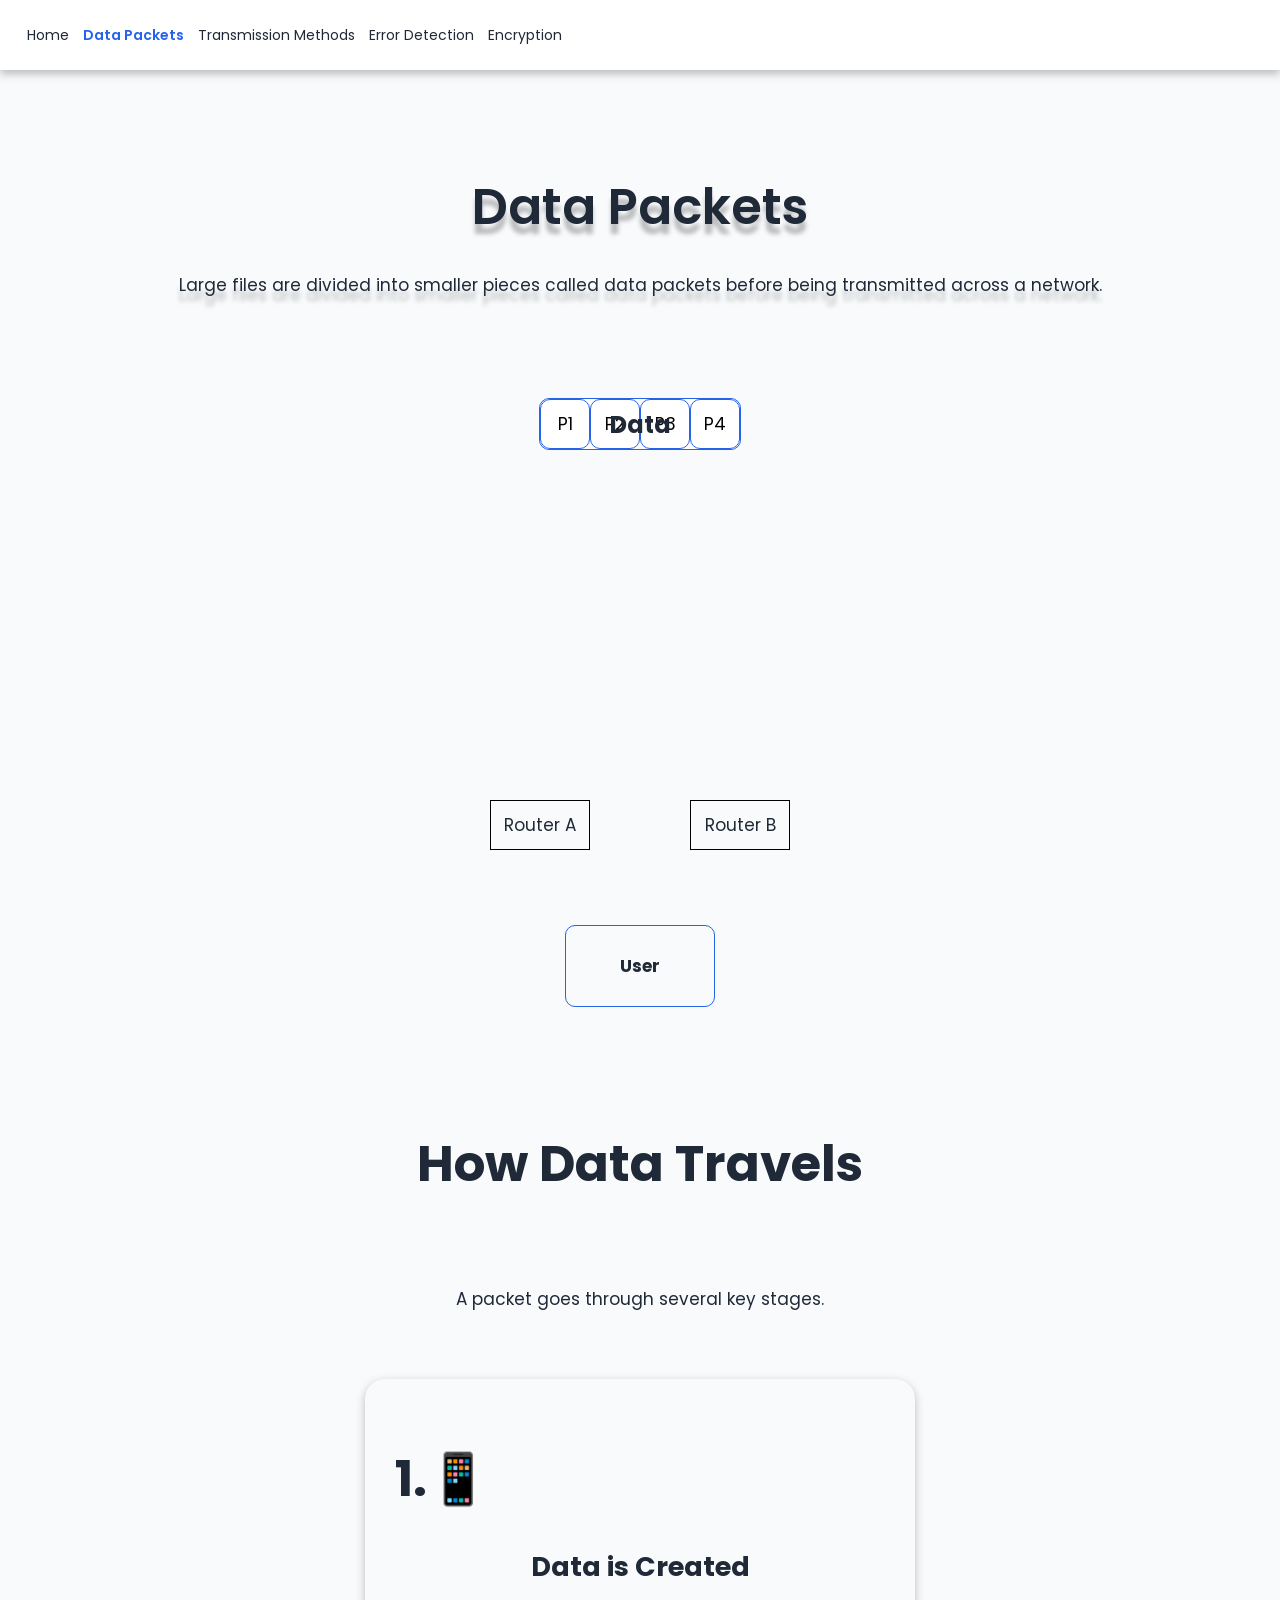
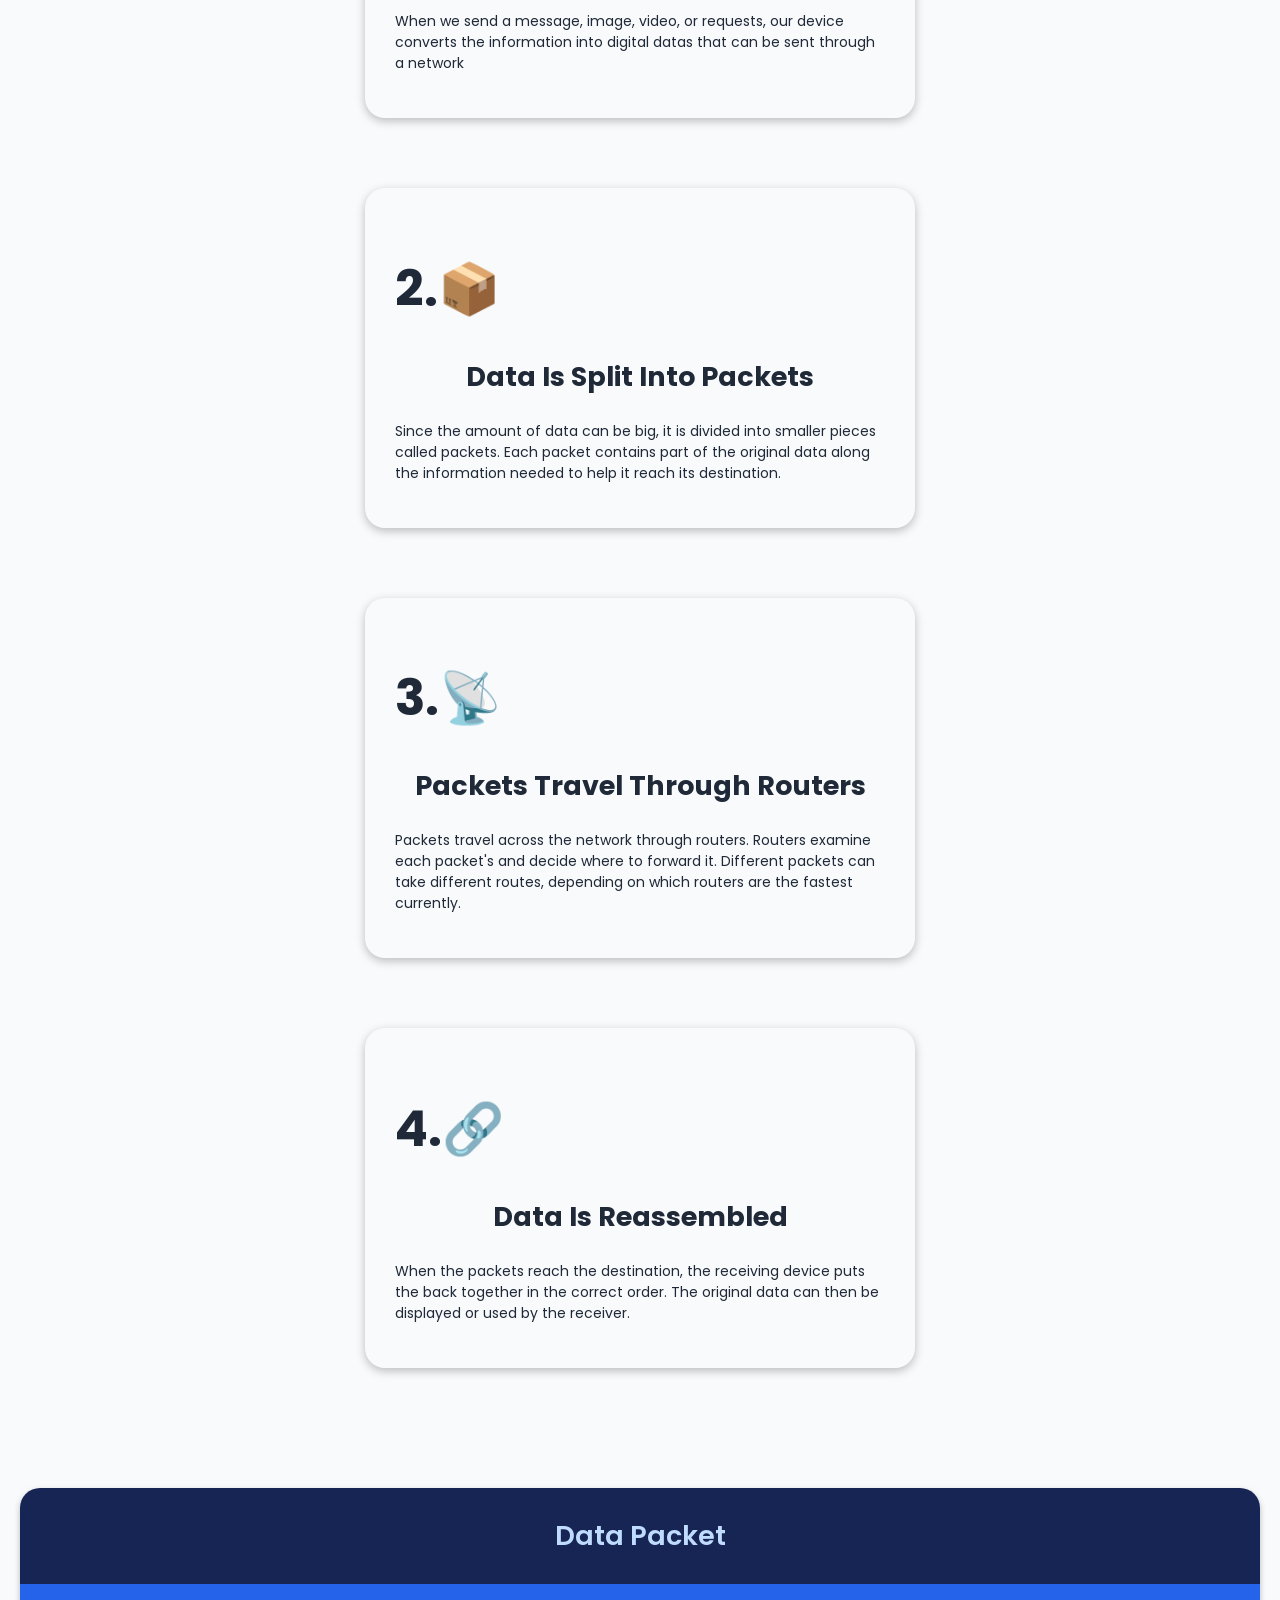
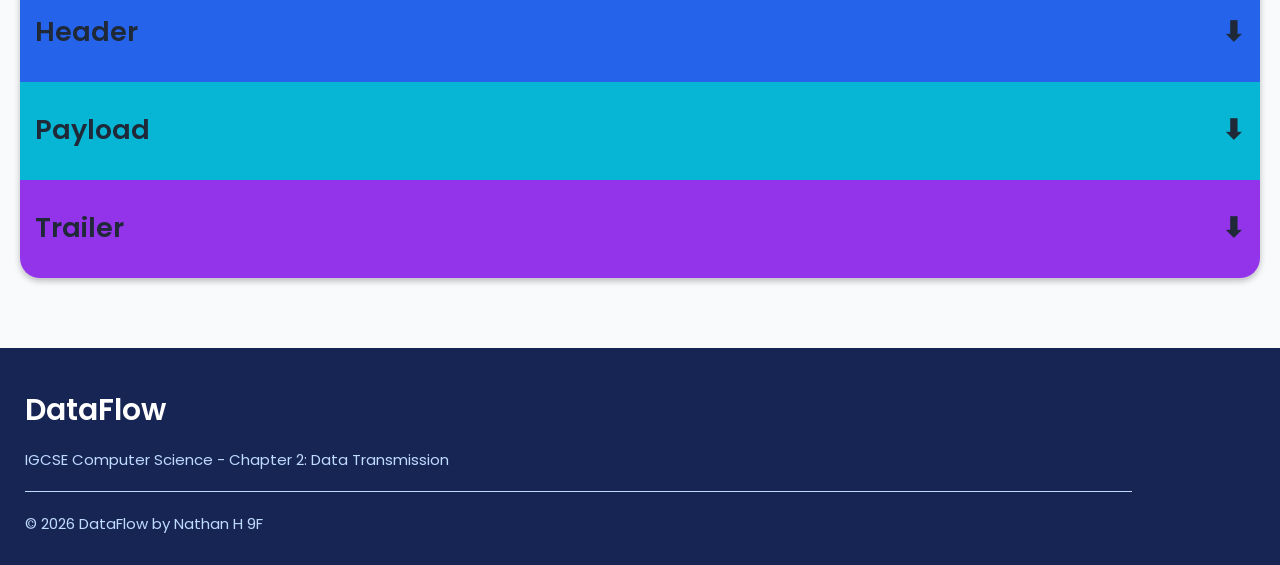
==== commit 9f70654c: "starting checksum" ====
--- a/data-packets/index.html
+++ b/data-packets/index.html
@@ -22,7 +22,7 @@
         <p class="data-packets-subheading">Large files are divided into smaller pieces called data packets before being transmitted across a network.</p>
     </div>
 
-    <div class="illustration">
+    <div class="data-packets-illustration">
         <div class="data">
             <div class="wrapper">
                 <div class="package-left" style="background-color: white;border-radius: 10px;">
--- a/style.css
+++ b/style.css
@@ -198,15 +198,15 @@
     opacity: 1;
 }
 
-.data-packets-hero, .transmission-methods-hero {
-    display: flex;
-    flex-direction: column;
-    justify-content: center;
-    padding: 0px 20px 50px 20px;
+.data-packets-hero, .transmission-methods-hero, .error-detection-hero {
+    display: flex;
+    flex-direction: column;
+    justify-content: center;
+    padding: 0px 30px 50px 30px;
     filter: drop-shadow(0px 10px 2px rgba(0, 0, 0, 0.25));
 }
 
-.data-packets-heading, .transmission-methods-heading {
+.data-packets-heading, .transmission-methods-heading, .error-detection-heading {
     font-size: clamp(30px, 5vw, 50px);
     font-weight: 600;
     margin-bottom: 10px;
@@ -214,25 +214,25 @@
     text-align: center;
 }
 
-.data-packets-subheading, .transmission-methods-subheading {
+.data-packets-subheading, .transmission-methods-subheading , .error-detection-subheading{
     font-size: clamp(12px, 2vw, 17px);
     font-weight: 400;
     margin-bottom: 50px;
     text-align: center;
 }
 
-.illustration {
+.data-packets-illustration {
     margin-bottom: 70px;
 }
 
-.illustration .data {
+.data-packets-illustration .data {
     position: relative;
     width: fit-content;
     margin: 0 auto;
     margin-bottom: 350px;
 }
 
-.illustration .data .wrapper {
+.data-packets-illustration .data .wrapper {
     display: flex;
     width: fit-content;
     margin: 0 auto;
@@ -244,23 +244,25 @@
     animation: wrapperPackage 10s linear infinite;
 }
 
-.illustration .data .wrapper .package-left, .illustration .data .wrapper .package-right {
+.data-packets-illustration .data .wrapper .package-left, .illustration .data .wrapper .package-right {
     display: flex;
     flex-direction: row;
     width: fit-content;
 }
 
 .package-left {
+    display: flex;
     transition: all 0.3s ease;
     animation: leftPackage 10s linear infinite;
 }
 
 .package-right {
+    display: flex;
     transition: all 0.3s ease;
     animation: rightPackage 10s linear infinite;
 }
 
-.illustration .data .wrapper .box {
+.data-packets-illustration .data .wrapper .box {
     display: flex;
     align-items: center;
     justify-content: center;
@@ -275,7 +277,7 @@
     animation: dataPackets 10s linear infinite;
 }
 
-.illustration .data .text {
+.data-packets-illustration .data .text {
     position: absolute;
     inset: 0;
     display: flex;
@@ -406,10 +408,10 @@
 
 .dp-section1 .cards {
     display: grid;
-    grid-template-columns: repeat(auto-fit, minmax(395px, 1fr));
+    grid-template-columns: repeat(auto-fit, minmax(260px, 1fr));
     gap: 70px;
     width: 100%;
-    max-width: 1040px;
+    max-width: 550px;
     margin: 50px auto;
 }
 
@@ -538,11 +540,21 @@
     text-align: center;
     border-radius: 5px;
     padding: 0px 10px;
+    transition: all 0.3s ease;
 }
 
 .serial-vs-parallel .card .switch div p {
     z-index: 9;
     pointer-events: none;
+}
+
+.serial-vs-parallel .card.serial .switch .serialswitch p {
+    color: white;
+}
+
+
+.serial-vs-parallel .card.parallel .parallelswitch p {
+    color: white;
 }
 
 .serial-vs-parallel .card .switch::before { 
@@ -576,19 +588,20 @@
     flex-direction: column;
     justify-content: center;
     background-color: white;
-    padding: 30px;
+    padding: 30px 40px;
     box-shadow: 0px 5px 5px rgba(0, 0, 0, 0.25);
     border-radius: 20px;
-    text-align: center;
-}
-
-.serial-vs-parallel .serialtext,
-.serial-vs-parallel .paralleltext {
+    width: 90vw;
+    min-width: 260px;
+    max-width: 700px;
+    text-align: center;
+}
+
+.serial-vs-parallel .serialtext, .serial-vs-parallel .paralleltext {
     width: 100%;
     display: flex;
     flex-direction: column;
     align-items: center;
-
     transition: opacity 0.3s ease, visibility 0.3s ease;
 }
 
@@ -597,9 +610,9 @@
     visibility: visible;
 }
 
-.serial-vs-parallel .paralleltext {
+.serial-vs-parallel .serialtext {
     position: absolute;
-    top: 80px;
+    top: 160px;
     left: 0;
 
     opacity: 0;
@@ -625,6 +638,661 @@
 .serial-vs-parallel .card.parallel .paralleltext {
     opacity: 1;
     visibility: visible;
+}
+
+.serial-vs-parallel .card .serialtext p, .serial-vs-parallel .card .paralleltext p {
+    margin-top: 0px;
+} 
+
+.serialtext .illustration .wrapper {
+    display: flex;
+    padding: 20px;
+    width: 400px;
+    flex-direction: row;
+    justify-content: center;
+    gap: 0px;
+    position: relative;
+}
+
+.serialtext .illustration .wrapper .box {
+    position: absolute;
+    display: flex;
+    width: 40px;
+    height: 40px;
+    justify-content: center;
+    align-items: center;
+    border-radius: 5px;
+    align-self: center;
+    border: 1px solid black;
+    background-color: white;
+    left: 60px;
+    opacity: 0;
+    visibility: hidden;
+}
+
+.serialtext .illustration .wrapper .box#b1 {
+    animation: box1 5s linear infinite;
+}
+
+.serialtext .illustration .wrapper .box#b2 {
+    animation: box2 5s linear infinite;
+}
+
+.serialtext .illustration .wrapper .box-user {
+    width: 60px;
+    display: flex;
+    text-align: center;
+    align-items: center;
+    justify-content: center;
+    justify-content: center;
+    border: 1px solid var(--primary);
+    border-radius: 10px;
+    height: 60px;
+}
+
+.serialtext .illustration .wrapper .box-user p {
+    margin: 0;
+}
+
+.serialtext .illustration .wrapper .line {
+    display: block;
+    height: 2px;
+    width: 200px;
+    background-color: var(--primary);
+    margin-top: auto;
+    margin-bottom: auto;
+}
+
+.paralleltext .illustration .wrapper {
+    display: flex;
+    padding: 20px;
+    width: 400px;
+    flex-direction: row;
+    justify-content: center;
+    gap: 0px;
+    position: relative;
+}
+
+.paralleltext .illustration .wrapper .line {
+    display: block;
+    height: 2px;
+    width: 200px;
+    background-color: var(--primary);
+}
+
+.paralleltext .illustration .wrapper .line#l1 {
+    margin-top: 30px;
+}
+
+.paralleltext .illustration .wrapper .line#l2 {
+    margin-top: 60px;
+}
+
+.paralleltext .illustration .wrapper .line#l3 {
+    margin-top: 60px;
+}
+
+.paralleltext .illustration .box-user {
+    min-width: 60px;
+    display: flex;
+    text-align: center;
+    align-items: center;
+    justify-content: center;
+    justify-content: center;
+    border: 1px solid var(--primary);
+    border-radius: 10px;
+    height: 180px;
+}
+
+.paralleltext .illustration .wrapper .box-user p {
+    margin: 0;
+}
+
+.paralleltext .illustration .wrapper .box {
+    position: absolute;
+    display: flex;
+    width: 40px;
+    height: 40px;
+    justify-content: center;
+    align-items: center;
+    border-radius: 5px;
+    border: 1px solid black;
+    background-color: white;
+    left: 60px;
+    opacity: 0;
+    visibility: hidden;
+}
+
+.paralleltext .box#b1 {
+    top: 30px;
+}
+
+.paralleltext .box#b2 {
+    top: 90px;
+}
+
+.paralleltext .box#b3 {
+    top: 150px;
+}
+
+.paralleltext .box {
+    animation: box1 4s linear infinite;
+}
+
+.duplex .title {
+    filter: drop-shadow(0px 10px 2px rgba(0, 0, 0, 0.25));
+}
+
+h1 {
+    font-size: clamp(30px, 5vw, 50px);
+}
+
+p {
+    font-size: clamp(12px, 2vw, 17px);
+}
+
+.duplex .duplex-cards {
+    display: flex;
+    flex-direction: column;
+    gap: 40px;
+    margin: 50px 30px;
+}
+.duplex .duplex-cards .card{
+    background-image: linear-gradient(45deg, var(--payload), var(--trailer));
+    color: white;
+    max-width: 700px;
+    margin: 50px auto;
+    opacity: 0;
+    visibility: hidden;
+}
+
+.duplex .duplex-cards .card.visible {
+    opacity: 1;
+    visibility: visible;
+    animation: bouncePop 0.6s ease;
+}
+
+.duplex .duplex-cards .card .number {
+    font-size: clamp(30px, 5vw, 50px);
+}
+
+.duplex .duplex-cards .card .content {
+    font-size: clamp(12px, 2vw, 17px);
+}
+
+.usb .title {
+    padding: 0px 50px;
+}
+
+.usb .illustration {
+    display: flex;
+    flex-direction: column;
+    justify-content: center;
+    align-items: center;
+    gap: 0px;
+}
+
+.usb .illustration .line {
+    position: relative;
+    display: block;
+    width: 4px;
+    height: 150px;
+    background-color: #D1D1D1;
+    overflow: hidden;
+}
+
+.usb .illustration .line::after {
+    position: absolute;
+    content: "";
+    width: 6px;
+    height: 160px;
+    margin: auto;
+    transform: scaleY(0);
+    transform-origin: top;
+    background-color: var(--primary);
+}
+
+.usb .illustration .line#l1::after {
+    animation: usbLine1 5s ease-in infinite;
+}
+
+.usb .illustration .line#l2::after {
+    animation: usbLine2 5s ease-in infinite;
+}
+.usb .illustration .box {
+    position: relative;
+    height: 80px;
+    width: 150px;
+    display: flex;
+    justify-content: center;
+    align-items: center;
+    text-align: center;
+    border: 2px solid #D1D1D1;
+    border-radius: 10px;
+    background: transparent;
+}
+
+.usb .illustration .box#b1 {
+    animation: usbBox1 5s ease-in infinite;
+}
+
+.usb .illustration .box#b2 {
+    animation: usbBox2 5s ease-in infinite;
+}
+
+.usb .illustration .box#b3 {
+    animation: usbBox3 5s ease-in infinite;
+}
+
+.usb {
+    padding: 50px 30px 100px 30px;
+}
+
+.usb .title {
+    padding: 0px 20px;
+    text-align: center;
+}
+
+.usb .illustration {
+    display: flex;
+    flex-direction: column;
+    align-items: center;
+    justify-content: center;
+    margin-bottom: 50px;
+}
+
+.usb .illustration .box {
+    position: relative;
+    width: 180px;
+    height: 80px;
+    display: flex;
+    align-items: center;
+    justify-content: center;
+    gap: 8px;
+    background-color: var(--cards);
+    color: var(--text);
+    border: 2px solid #D1D5DB;
+    border-radius: 15px;
+    box-shadow: 0px 4px 10px rgba(0, 0, 0, 0.12);
+}
+
+.usb .illustration .box p {
+    margin: 0px;
+}
+
+.usb .illustration .box .text {
+    font-size: clamp(12px, 2vw, 15px);
+    font-weight: 600;
+}
+
+.usb .illustration .line {
+    position: relative;
+    width: 4px;
+    height: 110px;
+    background-color: #D1D5DB;
+    overflow: hidden;
+}
+
+.usb .illustration .line::after {
+    position: absolute;
+    content: "";
+    top: 0px;
+    left: -1px;
+    width: 6px;
+    height: 100%;
+    background-color: var(--primary);
+    transform: scaleY(0);
+    transform-origin: top;
+    border-radius: 5px;
+}
+
+.usb-content {
+    width: 100%;
+    max-width: 1000px;
+    margin: 0px auto;
+    display: grid;
+    grid-template-columns: repeat(3, 1fr);
+    gap: 45px;
+}
+
+.usb-info {
+    position: relative;
+    background-color: var(--cards);
+    padding: 25px;
+    border-radius: 0px 0px 20px 20px;
+    box-shadow: 0px 3px 10px rgba(0, 0, 0, 0.15);
+}
+
+.usb-info::before {
+    position: absolute;
+    content: "";
+    top: 0px;
+    left: 0px;
+    width: 100%;
+    height: 4px;
+    background-color: var(--primary);
+    border-radius: 20px 20px 0px 0px;
+}
+
+.usb-info h2 {
+    margin-top: 5px;
+    margin-bottom: 10px;
+    font-size: clamp(18px, 2.5vw, 23px);
+}
+
+.usb-info p {
+    margin: 0px;
+    font-size: clamp(12px, 1.8vw, 15px);
+    line-height: 1.6;
+}
+
+.usb-info .usb-icon {
+    color: var(--primary);
+    font-size: 20px;
+    font-weight: 700;
+    margin-bottom: 15px;
+}
+
+.error-overview {
+    padding: 0px 30px 150px 30px;
+}
+
+.error-overview .title {
+    text-align: center;
+}
+
+h2 {
+    font-size: clamp(19px, 3.3vw, 24px);
+}
+
+.error-overview .title p {
+    font-size: clamp(12px, 2.7vw, 14px);
+}
+
+.error-overview .cards {
+    display: grid;
+    grid-template-columns: repeat(auto-fit, minmax(250px, 1fr));
+    gap: 30px;
+    width: 100%;
+    max-width: 1000px;
+    margin: 50px auto 0px auto;
+}
+
+.error-overview .cards .card {
+    background-color: var(--cards);
+    padding: 25px;
+    border-radius: 20px;
+    box-shadow: 0px 4px 10px rgba(0, 0, 0, 0.15);
+    text-align: center;
+}
+
+.error-overview .cards .card .number {
+    color: var(--primary);
+    font-size: clamp(30px, 5vw, 45px);
+    margin: 0px 0px -5px 0px;
+}
+
+.error-overview .cards .card .content h2 {
+    font-size: clamp(18px, 3vw, 23px);
+    margin: 0px 0px 10px 0px;
+}
+
+.error-overview .cards .card .content p {
+    font-size: clamp(12px, 2vw, 15px);
+    line-height: 1.6;
+    margin: 0px;
+}
+
+.parity {
+    padding: 50px 20px;
+    display: flex;
+    flex-direction: column;
+    align-items: center;
+    justify-content: center;
+}
+
+.parity .title {
+    text-align: center;
+    padding: 0px 30px;
+}
+
+.parity-card {
+    display: flex;
+    flex-direction: column;
+    align-items: center;
+    background-color: white;
+    padding: 30px 40px;
+    box-shadow: 0px 5px 5px rgba(0, 0, 0, 0.25);
+    border-radius: 20px;
+    width: 100%;
+    max-width: 700px;
+    text-align: center;
+}
+
+.parity-card h2 {
+    font-size: clamp(20px, 3.3vw, 27px);
+}
+
+.parity-card .bits {
+    display: flex;
+    justify-content: center;
+    gap: 8px;
+    margin: 20px 0px 5px;
+}
+
+.parity-card .bit {
+    display: flex;
+    align-items: center;
+    justify-content: center;
+    width: 8vw;
+    max-width: 45px;
+    height: 8vw;
+    max-height: 45px;
+    background-color: #E5E7EB;
+    border-radius: 8px;
+    font-weight: 600;
+    font-size: 13px;
+}
+
+.parity-card .bit#parity-bit {
+    background-color: var(--primary);
+    color: white;
+}
+
+.parity-card .bit#error-bit {
+    animation: parityError 2.5s ease-in-out infinite;
+}
+
+.parity-card .label {
+    font-size: clamp(11px, 2vw, 14px);
+    color: #919191;
+    margin-top: 5px;
+}
+
+.parity-card .arrow {
+    color: var(--primary);
+    font-size: 25px;
+    height: 40px;
+}
+
+.parity-card .arrow p {
+    margin: 0px;
+}
+
+.parity-card .result {
+    margin-top: 20px;
+    padding: 5px 20px;
+    border-radius: 10px;
+    background-color: #F1F1F1;
+    color: var(--error);
+}
+
+.parity-card .result p {
+    font-weight: 600;
+}
+
+.echo-check {
+    padding: 50px 20px;
+    display: flex;
+    flex-direction: column;
+    align-items: center;
+    justify-content: center;
+    margin-bottom: 70px;
+}
+
+.echo-check .title {
+    padding: 0px 30px;
+}
+
+.echo-check .illustration {
+    position: relative;
+    display: flex;
+    align-items: center;
+    justify-content: center;
+    width: fit-content;
+    max-width: 700px;
+    height: 250px;
+    margin: 30px auto 50px auto;
+    overflow: hidden;
+}
+
+.echo-check .device {
+    width: 15vw;
+    max-width: 120px;
+    height: 80px;
+    border: 2px solid var(--primary);
+    border-radius: 10px;
+    display: flex;
+    align-items: center;
+    justify-content: center;
+    background-color: var(--cards);
+    z-index: 4;
+    margin: 0px;
+    transition: all 0.3s ease;
+}
+
+.echo-check .device p {
+    margin: 0px;
+    font-weight: 600;
+    font-size: clamp(9px, 1.3vw, 13px);
+}
+
+.echo-check .connection {
+    width: 260px;
+    height: 80px;
+    position: relative;
+    display: flex;
+    justify-content: center;
+    gap: 0px;
+}
+
+.echo-check .connection .line {
+    position: absolute;
+    left: 0px;
+    width: 100%;
+    height: 3px;
+    background-color: #D1D1D1;
+}
+
+.echo-check .connection #line1 {
+    top: 25px;
+}
+
+.echo-check .connection #line2 {
+    top: 55px;
+}
+
+.echo-check .data-box {
+    position: absolute;
+    width: 90px;
+    height: 40px;
+    display: flex;
+    align-items: center;
+    justify-content: center;
+    border: 2px solid var(--primary);
+    border-radius: 8px;
+    background-color: var(--cards);
+    z-index: 3;
+}
+
+.echo-check .data-box p {
+    margin: 0px;
+    font-size: 12px;
+    font-weight: 600;
+}
+
+.echo-check #data1 {
+    top: 90px;
+    left: 90px;
+    animation: echoSend 5s linear infinite;
+}
+
+.echo-check #data2 {
+    top: 120px;
+    right: 90px;
+    animation: echoReturn 5s linear infinite;
+}
+
+.echo-check .echo-result {
+    width: 100%;
+    max-width: 600px;
+    padding: 25px 30px;
+    background-color: var(--cards);
+    box-shadow: 0px 5px 10px rgba(0, 0, 0, 0.15);
+    border-radius: 20px;
+    text-align: center;
+}
+
+.echo-check .echo-result h2 {
+    margin-top: 0px;
+    font-size: clamp(20px, 3.3vw, 27px);
+}
+
+.echo-check .comparison {
+    display: flex;
+    justify-content: space-around;
+    gap: 20px;
+    flex-wrap: wrap;
+}
+
+.echo-check .comparison p {
+    margin: 5px 0px;
+}
+
+.echo-check .result {
+    margin-top: 15px;
+    padding: 10px;
+    border-radius: 10px;
+    background-color: #F1F1F1;
+    color: var(--success);
+    margin-bottom: 50px;
+}
+
+.echo-check .result p {
+    margin: 0px;
+    font-weight: 600;
+}
+.checksum {
+    padding: 50px 20px;
+    display: flex;
+    flex-direction: column;
+    align-items: center;
+    justify-content: center;
+    margin-bottom: 70px;
+}
+
+.checksum .title {
+    padding: 0px 30px;
+    max-width: 850px;
+}
+
+
+
+@media (max-width: 800px) {
+    .usb-content {
+        grid-template-columns: 1fr;
+        max-width: 600px;
+    }
 }
 
 footer {
@@ -806,4 +1474,196 @@
         transform: scale(1);
         visibility: visible;
     }
+}
+
+
+@keyframes box1 {
+    0% {
+        transform: translateX(0px);
+    }
+
+    0%, 10% {
+        opacity: 0;
+        visibility: hidden;
+    }
+
+    15%, 55% {
+        opacity: 1;
+        visibility: visible;
+    }
+
+    60%, 100% {
+        opacity: 0;
+        visibility: hidden;
+    }
+
+    70% {
+        transform: translateX(240px);
+    }
+}
+
+@keyframes box2 {
+    25% {
+        transform: translateX(0px);
+    }
+
+    0%, 30% {
+        opacity: 0;
+        visibility: hidden;
+    }
+
+    35%, 75% {
+        opacity: 1;
+        visibility: visible;
+    }
+
+    80%, 100% {
+        opacity: 0;
+        visibility: hidden;
+    }
+
+    90% {
+        transform: translateX(240px);
+    }
+}
+
+@keyframes usbBox1 {
+    0%, 15% {
+        border-color: #D1D1D1;
+        transform: scale(1);
+    }
+
+    20%, 100% {
+        border-color: var(--primary);
+        transform: scale(1.04);
+        background-color: #D1D1D1;
+        color: white;
+    }
+
+    25%, 100% {
+        transform: scale(1);
+        background-color: var(--primary);
+    }
+}
+
+@keyframes usbBox2 {
+    0%, 40% {
+        border-color: #D1D1D1;
+        transform: scale(1);
+    }
+
+    45%, 100% {
+        border-color: var(--primary);
+        transform: scale(1.04);
+        background-color: #D1D1D1;
+        color: white;
+    }
+
+    50%, 100% {
+        transform: scale(1);
+        background-color: var(--primary);
+    }
+}
+
+@keyframes usbBox3 {
+    0%, 70% {
+        border-color: #D1D1D1;
+        transform: scale(1);
+    }
+
+    75%, 100% {
+        border-color: var(--primary);
+        transform: scale(1.04);
+        background-color: #D1D1D1;
+        color: white;
+    }
+
+    80%, 100% {
+        transform: scale(1);
+        background-color: var(--primary);
+    }
+}
+
+@keyframes usbLine1 {
+    0%, 20% {
+        transform: scaleY(0);
+    }
+
+    35%, 100% {
+        transform: scaleY(1);
+    }
+}
+
+
+@keyframes usbLine2 {
+    0%, 65% {
+        transform: scaleY(0);
+    }
+
+    75%, 100% {
+        transform: scaleY(1);
+    }
+}
+
+
+@keyframes parityError {
+    0%, 30% {
+        background-color: #E5E7EB;
+        color: var(--text);
+        transform: scale(1);
+    }
+
+    35%, 45% {
+        background-color: var(--error);
+        color: white;
+        transform: scale(1.1);
+    }
+
+    50%, 100% {
+        background-color: #E5E7EB;
+        color: var(--text);
+        transform: scale(1);
+    }
+}
+
+@keyframes echoSend {
+    0%, 10% {
+        transform: translateX(0px);
+        opacity: 0;
+    }
+
+    15% {
+        opacity: 1;
+    }
+
+    45%, 50% {
+        transform: translateX(450%);
+        opacity: 1;
+    }
+
+    55%, 100% {
+        transform: translateX(450%);
+        opacity: 0;
+    }
+}
+
+@keyframes echoReturn {
+    0%, 50% {
+        transform: translateX(0px);
+        opacity: 0;
+    }
+
+    55% {
+        opacity: 1;
+    }
+
+    90%, 95% {
+        transform: translateX(-450%);
+        opacity: 1;
+    }
+
+    100% {
+        transform: translateX(-450%);
+        opacity: 0;
+    }
 }
